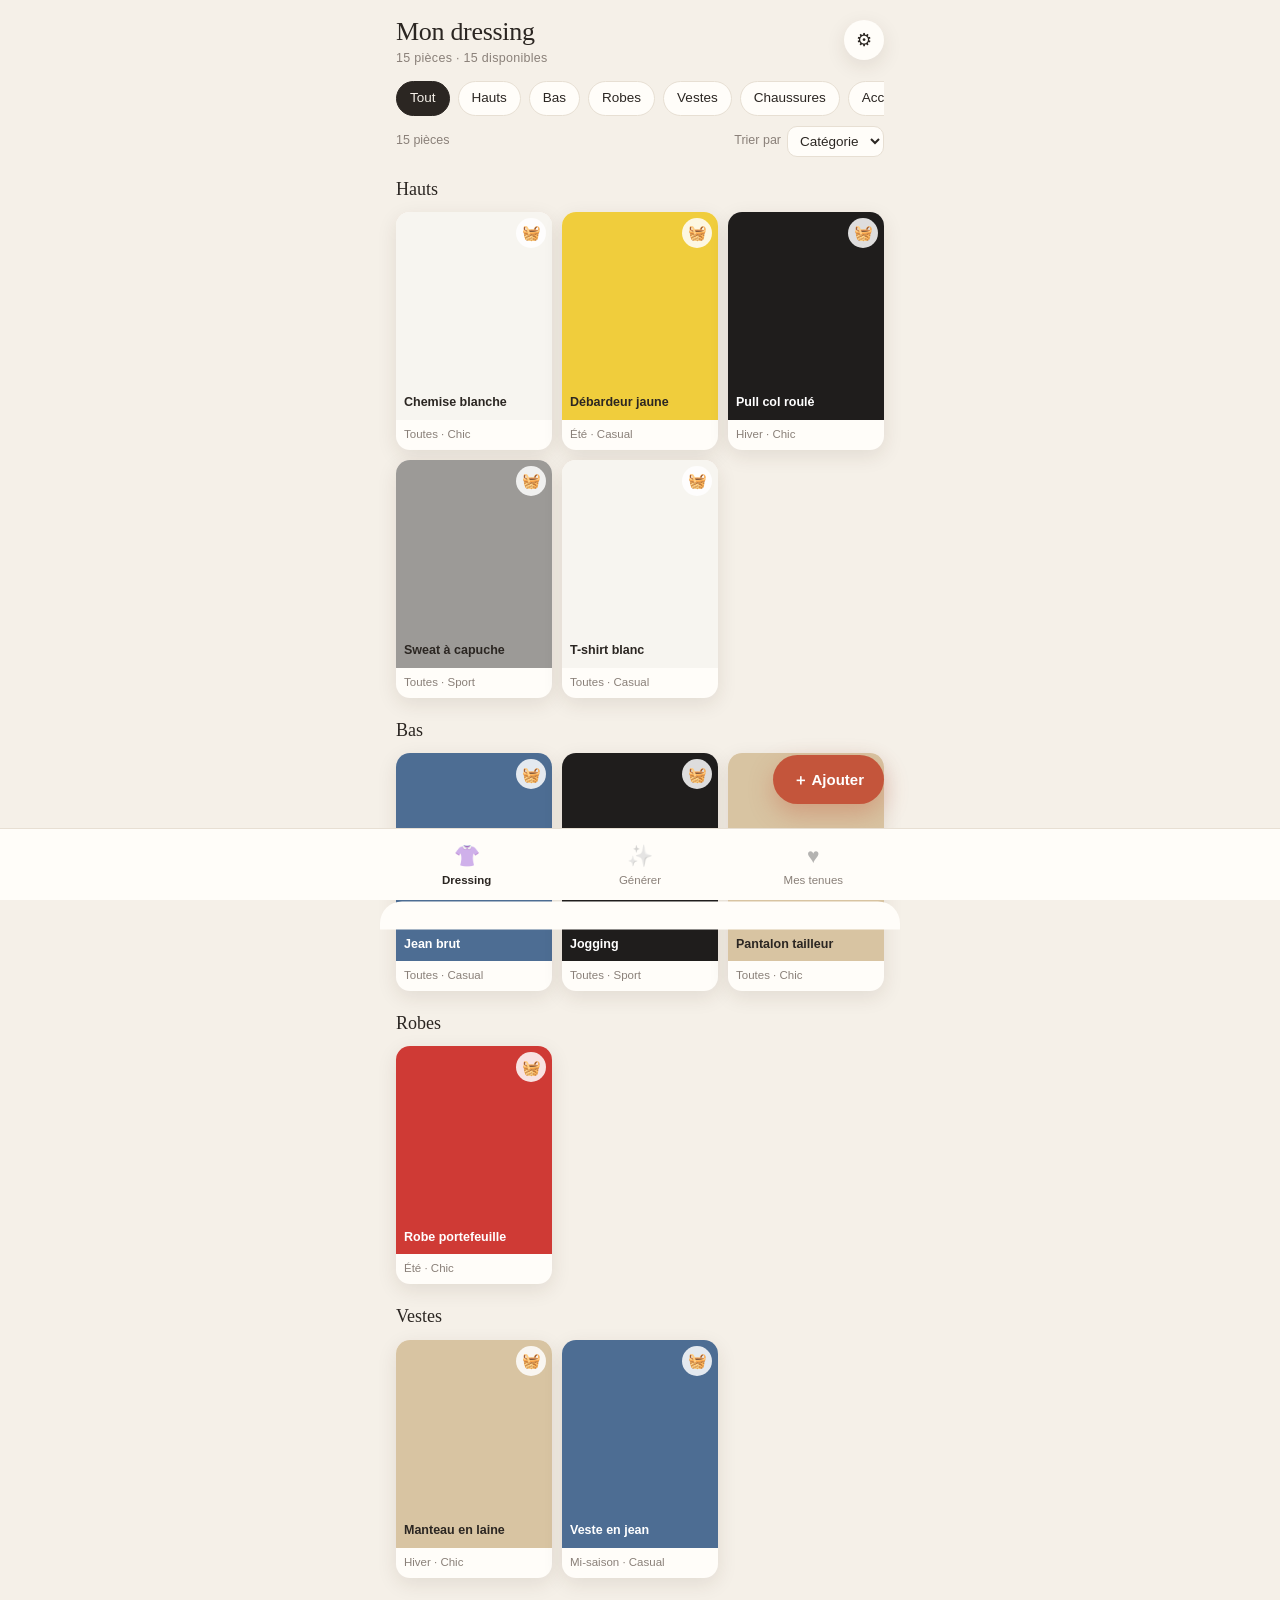
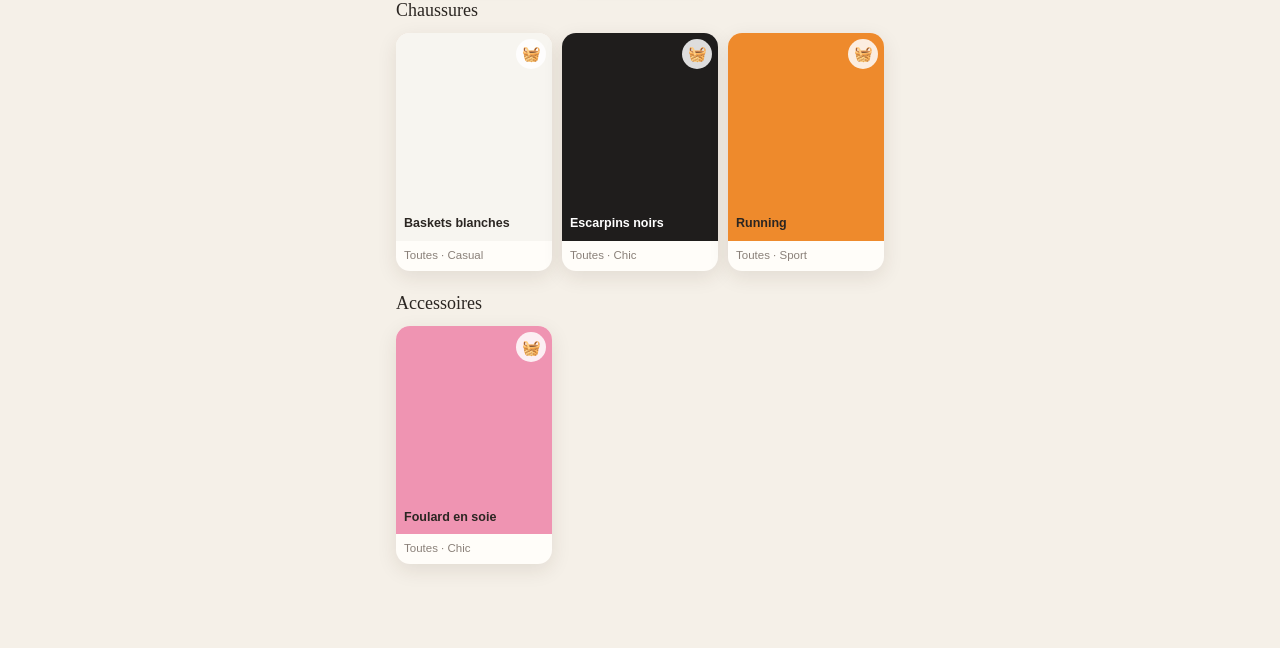
==== index.html @ be1e2ebf "Ajoute l'appli « Rien à me mettre » : dressing, génération de tenues et swipe Application mobile-fir" ====
<!doctype html>
<html lang="fr">
<head>
<meta charset="utf-8">
<meta name="viewport" content="width=device-width, initial-scale=1, viewport-fit=cut">
<meta name="theme-color" content="#f5f0e8">
<title>Rien à me mettre</title>
<style>
  :root {
    --bg: #f5f0e8;
    --surface: #fffdf9;
    --ink: #2b2622;
    --muted: #8a8079;
    --line: #e7dfd3;
    --accent: #c4553b;
    --accent-ink: #fff;
    --like: #2f8f5b;
    --nope: #c43b3b;
    --radius: 18px;
    --shadow: 0 6px 20px rgba(60, 40, 20, .10);
  }
  * { box-sizing: border-box; -webkit-tap-highlight-color: transparent; }
  html, body { margin: 0; height: 100%; }
  body {
    background: var(--bg); color: var(--ink);
    font: 15px/1.4 -apple-system, BlinkMacSystemFont, "Segoe UI", Roboto, Helvetica, Arial, sans-serif;
    overscroll-behavior: none;
  }
  button { font: inherit; color: inherit; cursor: pointer; border: 0; background: none; }
  .app { max-width: 520px; margin: 0 auto; min-height: 100%; padding-bottom: 84px; }

  header.top {
    position: sticky; top: 0; z-index: 5; background: var(--bg);
    display: flex; align-items: center; justify-content: space-between;
    padding: calc(14px + env(safe-area-inset-top)) 16px 10px;
  }
  h1 { font-family: Georgia, "Times New Roman", serif; font-weight: 400; font-size: 26px; margin: 0; letter-spacing: -.3px; }
  h1 small { display: block; font-size: 12.5px; line-height: 1.3; font-family: -apple-system, BlinkMacSystemFont, "Segoe UI", Roboto, sans-serif; color: var(--muted); letter-spacing: .3px; }
  .icon-btn { width: 40px; height: 40px; border-radius: 50%; display: grid; place-items: center; background: var(--surface); box-shadow: var(--shadow); font-size: 18px; }

  section.view { display: none; padding: 0 16px; }
  section.view.active { display: block; }

  /* chips */
  .chips { display: flex; gap: 8px; overflow-x: auto; padding: 4px 0 10px; scrollbar-width: none; }
  .chips::-webkit-scrollbar { display: none; }
  .chip {
    flex: none; padding: 7px 13px; border-radius: 999px; background: var(--surface);
    border: 1px solid var(--line); font-size: 13.5px; white-space: nowrap;
  }
  .chip.on { background: var(--ink); color: var(--bg); border-color: var(--ink); }
  .row { display: flex; align-items: center; gap: 10px; }
  .row.between { justify-content: space-between; }
  .label { font-size: 12px; text-transform: uppercase; letter-spacing: .8px; color: var(--muted); margin: 6px 0 2px; }
  select.sort { border: 1px solid var(--line); background: var(--surface); border-radius: 10px; padding: 6px 8px; font: inherit; font-size: 13.5px; color: var(--ink); }

  /* wardrobe grid */
  .grid { display: grid; grid-template-columns: repeat(3, 1fr); gap: 10px; }
  .item { position: relative; background: var(--surface); border-radius: 14px; overflow: hidden; box-shadow: var(--shadow); text-align: left; padding: 0; }
  .item .swatch { aspect-ratio: 3/4; display: flex; align-items: flex-end; padding: 8px; font-size: 12.5px; font-weight: 600; background-size: cover; background-position: center; }
  .item .meta { padding: 6px 8px 8px; font-size: 11.5px; color: var(--muted); }
  .item.washing .swatch { filter: grayscale(.9) opacity(.45); }
  .item .wash {
    position: absolute; top: 6px; right: 6px; width: 30px; height: 30px; border-radius: 50%;
    background: rgba(255,255,255,.85); display: grid; place-items: center; font-size: 15px;
  }
  .item.washing .wash { background: var(--accent); }
  .badge-wash { position: absolute; top: 42%; left: 50%; transform: translate(-50%,-50%); background: var(--ink); color: var(--bg); font-size: 11px; padding: 3px 8px; border-radius: 99px; white-space: nowrap; }
  .group-title { grid-column: 1/-1; font-family: Georgia, serif; font-size: 18px; margin: 10px 0 0; }

  .fab {
    position: fixed; right: max(16px, calc(50% - 244px)); bottom: 96px; z-index: 6;
    background: var(--accent); color: var(--accent-ink); border-radius: 999px; padding: 14px 20px;
    font-weight: 600; box-shadow: 0 10px 24px rgba(196,85,59,.35);
  }

  /* bottom nav */
  nav.tabs {
    position: fixed; bottom: 0; left: 0; right: 0; z-index: 7; background: var(--surface);
    border-top: 1px solid var(--line); display: flex; justify-content: center;
    padding: 6px 0 calc(6px + env(safe-area-inset-bottom));
  }
  nav.tabs .inner { display: flex; width: 100%; max-width: 520px; }
  nav.tabs button { flex: 1; display: flex; flex-direction: column; align-items: center; gap: 2px; padding: 6px 0; font-size: 11.5px; color: var(--muted); }
  nav.tabs button span { font-size: 21px; filter: grayscale(1) opacity(.6); }
  nav.tabs button.on { color: var(--ink); font-weight: 600; }
  nav.tabs button.on span { filter: none; }

  /* generator */
  .primary { width: 100%; background: var(--ink); color: var(--bg); border-radius: 14px; padding: 13px; font-weight: 600; font-size: 16px; margin: 6px 0 14px; }
  .primary.accent { background: var(--accent); color: var(--accent-ink); }
  .deck { position: relative; height: clamp(340px, calc(100dvh - 470px), 560px); margin-bottom: 14px; }
  .deck-empty { height: 100%; display: grid; place-items: center; text-align: center; color: var(--muted); border: 2px dashed var(--line); border-radius: var(--radius); padding: 24px; }
  .card {
    position: absolute; inset: 0; background: var(--surface); border-radius: var(--radius);
    box-shadow: 0 14px 36px rgba(60,40,20,.16); padding: 14px; touch-action: pan-y; user-select: none;
    display: flex; flex-direction: column; will-change: transform;
  }
  .card.behind { transform: scale(.95) translateY(14px); opacity: .7; pointer-events: none; }
  .card.behind2 { transform: scale(.9) translateY(28px); opacity: .4; pointer-events: none; }
  .card .head { display: flex; justify-content: space-between; align-items: baseline; margin-bottom: 10px; }
  .card .head b { font-family: Georgia, serif; font-weight: 400; font-size: 18px; }
  .card .head small { color: var(--muted); font-size: 12px; }
  .stamp { position: absolute; top: 28px; padding: 6px 14px; border: 3px solid; border-radius: 10px; font-weight: 800; font-size: 22px; letter-spacing: 1px; opacity: 0; z-index: 3; pointer-events: none; }
  .stamp.like { left: 22px; color: var(--like); transform: rotate(-12deg); }
  .stamp.nope { right: 22px; color: var(--nope); transform: rotate(12deg); }

  .board {
    flex: 1; display: grid; gap: 10px; min-height: 0;
    grid-template-columns: 1.35fr 1fr; grid-template-rows: repeat(6, 1fr);
    background: repeating-linear-gradient(45deg, #faf6ef, #faf6ef 10px, #f6f0e6 10px, #f6f0e6 20px);
    border-radius: 12px; padding: 10px;
  }
  .piece { position: relative; border-radius: 10px; overflow: hidden; box-shadow: 0 4px 12px rgba(0,0,0,.12); background-size: cover; background-position: center; display: flex; align-items: flex-end; min-height: 0; }
  .piece .name { margin: 6px; background: rgba(255,255,255,.88); color: #2b2622; border-radius: 99px; padding: 3px 9px; font-size: 12px; font-weight: 600; max-width: calc(100% - 12px); overflow: hidden; text-overflow: ellipsis; white-space: nowrap; }
  .piece .acts { position: absolute; top: 5px; right: 5px; display: flex; gap: 4px; }
  .piece .acts button { width: 30px; height: 30px; border-radius: 50%; background: rgba(255,255,255,.9); color: #2b2622; font-size: 15px; display: grid; place-items: center; box-shadow: 0 2px 6px rgba(0,0,0,.15); }
  .piece.empty { background: transparent; box-shadow: none; border: 2px dashed #d8ccbb; align-items: center; justify-content: center; color: var(--muted); font-size: 12.5px; }
  .p-top { grid-column: 1; grid-row: 1 / 4; transform: rotate(-1.5deg); }
  .p-bottom { grid-column: 1; grid-row: 4 / 7; transform: rotate(1deg); }
  .p-dress { grid-column: 1; grid-row: 1 / 7; transform: rotate(-1deg); }
  .p-outer { grid-column: 2; grid-row: 1 / 3; transform: rotate(2deg); }
  .p-acc { grid-column: 2; grid-row: 3 / 5; transform: rotate(-2deg); }
  .p-shoes { grid-column: 2; grid-row: 5 / 7; transform: rotate(1.5deg); }

  .swipe-btns { display: flex; justify-content: center; gap: 28px; margin-bottom: 8px; }
  .swipe-btns button { width: 58px; height: 58px; border-radius: 50%; background: var(--surface); box-shadow: var(--shadow); font-size: 28px; }
  .swipe-btns .no { color: var(--nope); }
  .swipe-btns .yes { color: var(--like); }
  .hint { text-align: center; color: var(--muted); font-size: 12.5px; margin: 0 0 12px; }

  /* saved */
  .saved-grid { display: grid; grid-template-columns: 1fr 1fr; gap: 12px; }
  .mini { background: var(--surface); border-radius: 14px; box-shadow: var(--shadow); padding: 8px; position: relative; }
  .mini .board { height: 220px; padding: 6px; gap: 6px; }
  .mini .piece .name { font-size: 10px; padding: 2px 6px; margin: 4px; }
  .mini .foot { display: flex; justify-content: space-between; align-items: center; padding: 6px 2px 0; font-size: 12px; color: var(--muted); }
  .mini .foot button { color: var(--nope); font-size: 12px; }
  .warn { color: var(--accent); font-weight: 600; }
  .empty-msg { text-align: center; color: var(--muted); padding: 40px 20px; }

  /* sheet */
  .scrim { position: fixed; inset: 0; background: rgba(30,20,10,.4); z-index: 20; display: none; }
  .scrim.open { display: block; }
  .sheet {
    position: fixed; left: 0; right: 0; bottom: 0; z-index: 21; max-width: 520px; margin: 0 auto;
    background: var(--surface); border-radius: 22px 22px 0 0; max-height: 92vh; overflow-y: auto;
    padding: 10px 18px calc(18px + env(safe-area-inset-bottom)); transform: translateY(105%); transition: transform .25s ease;
  }
  .sheet.open { transform: none; }
  .grab { width: 40px; height: 5px; border-radius: 3px; background: var(--line); margin: 0 auto 10px; }
  .sheet h2 { font-family: Georgia, serif; font-weight: 400; margin: 0 0 10px; font-size: 22px; }
  .photo-pick { width: 100%; aspect-ratio: 16/10; border-radius: 14px; border: 2px dashed var(--line); display: grid; place-items: center; color: var(--muted); background-size: cover; background-position: center; margin-bottom: 8px; font-weight: 600; }
  input.text { width: 100%; border: 1px solid var(--line); border-radius: 12px; padding: 12px; font: inherit; background: var(--bg); color: var(--ink); }
  .swatches { display: flex; flex-wrap: wrap; gap: 8px; padding: 4px 0 6px; }
  .sw { width: 36px; height: 36px; border-radius: 50%; border: 2px solid rgba(0,0,0,.08); position: relative; }
  .sw.on { outline: 3px solid var(--ink); outline-offset: 2px; }
  .sw-name { font-size: 12.5px; color: var(--muted); }
  .sheet .actions { display: flex; gap: 10px; margin-top: 16px; }
  .sheet .actions button { flex: 1; padding: 13px; border-radius: 12px; font-weight: 600; }
  .btn-ghost { border: 1px solid var(--line) !important; }
  .btn-danger { color: var(--nope); border: 1px solid #efcaca !important; }
  .btn-main { background: var(--ink); color: var(--bg); }
  .tests li { margin: 6px 0; }
  .tests .ok { color: var(--like); }
  .tests .ko { color: var(--nope); }
  .tests small { color: var(--muted); display: block; }

  .toast {
    position: fixed; left: 50%; bottom: 100px; transform: translate(-50%, 20px); opacity: 0; z-index: 30;
    background: var(--ink); color: var(--bg); padding: 10px 16px; border-radius: 12px; font-size: 14px;
    transition: all .25s; pointer-events: none; max-width: 90vw; text-align: center;
  }
  .toast.show { opacity: 1; transform: translate(-50%, 0); }
</style>
</head>
<body>
<div class="app">
  <header class="top">
    <h1 id="title">Mon dressing<small id="subtitle"></small></h1>
    <button class="icon-btn" data-action="open-settings" aria-label="Réglages et tests">⚙︎</button>
  </header>

  <section class="view active" id="view-dressing">
    <div class="chips" id="cat-chips"></div>
    <div class="row between" style="margin-bottom:10px">
      <span class="sw-name" id="count-line"></span>
      <label class="row" style="gap:6px"><span class="sw-name">Trier par</span>
        <select class="sort" id="sort">
          <option value="cat">Catégorie</option>
          <option value="color">Couleur</option>
        </select>
      </label>
    </div>
    <div class="grid" id="grid"></div>
    <button class="fab" data-action="add">＋ Ajouter</button>
  </section>

  <section class="view" id="view-generate">
    <div class="label">Saison</div>
    <div class="chips" id="season-chips"></div>
    <div class="label">Style</div>
    <div class="chips" id="style-chips"></div>
    <button class="primary accent" data-action="generate">✨ Générer des tenues</button>
    <div class="deck" id="deck"></div>
    <div class="swipe-btns" id="swipe-btns">
      <button class="no" data-action="nope" aria-label="Je ne veux plus la voir">✕</button>
      <button class="yes" data-action="like" aria-label="Sauvegarder">♥</button>
    </div>
    <p class="hint">Glissez à droite pour garder ♥, à gauche pour écarter ✕. ↻ remplace une pièce.</p>
  </section>

  <section class="view" id="view-saved">
    <div class="saved-grid" id="saved"></div>
  </section>
</div>

<nav class="tabs"><div class="inner">
  <button data-tab="dressing" class="on"><span>👚</span>Dressing</button>
  <button data-tab="generate"><span>✨</span>Générer</button>
  <button data-tab="saved"><span>♥</span>Mes tenues</button>
</div></nav>

<div class="scrim" id="scrim" data-action="close-sheet"></div>
<div class="sheet" id="sheet"></div>
<div class="toast" id="toast"></div>
<input type="file" id="file" accept="image/*" hidden>

<script>
/* ============================================================
   Données de référence
   ============================================================ */
const CATS = [
  { id: 'haut',       label: 'Haut',             plural: 'Hauts' },
  { id: 'bas',        label: 'Bas',              plural: 'Bas' },
  { id: 'robe',       label: 'Robe',             plural: 'Robes' },
  { id: 'veste',      label: 'Veste / manteau',  plural: 'Vestes' },
  { id: 'chaussures', label: 'Chaussures',       plural: 'Chaussures' },
  { id: 'accessoire', label: 'Accessoire',       plural: 'Accessoires' },
];
const COLORS = [
  { id: 'noir',   label: 'Noir',   hex: '#1f1d1c', neutral: true },
  { id: 'blanc',  label: 'Blanc',  hex: '#f7f5f0', neutral: true },
  { id: 'gris',   label: 'Gris',   hex: '#9c9a97', neutral: true },
  { id: 'beige',  label: 'Beige',  hex: '#d8c4a2', neutral: true },
  { id: 'marine', label: 'Marine', hex: '#1f2e4d', neutral: true },
  { id: 'denim',  label: 'Denim',  hex: '#4d6d93', neutral: true },
  { id: 'rouge',  label: 'Rouge',  hex: '#cf3a35' },
  { id: 'rose',   label: 'Rose',   hex: '#ef94b2' },
  { id: 'orange', label: 'Orange', hex: '#ee8a2c' },
  { id: 'jaune',  label: 'Jaune',  hex: '#f0cd3c' },
  { id: 'vert',   label: 'Vert',   hex: '#4f9a5c' },
  { id: 'bleu',   label: 'Bleu',   hex: '#3b7ed6' },
  { id: 'violet', label: 'Violet', hex: '#8a5cc7' },
  { id: 'marron', label: 'Marron', hex: '#86583a' },
];
const SEASONS = [
  { id: 'ete', label: 'Été' }, { id: 'mi', label: 'Mi-saison' },
  { id: 'hiver', label: 'Hiver' }, { id: 'toutes', label: 'Toutes' },
];
const STYLES = [{ id: 'casual', label: 'Casual' }, { id: 'chic', label: 'Chic' }, { id: 'sport', label: 'Sport' }];

const colorOf = id => COLORS.find(c => c.id === id) || COLORS[0];
const catOf = id => CATS.find(c => c.id === id);
const labelOf = (list, id) => (list.find(x => x.id === id) || {}).label || id;

const DEMO = [
  ['T-shirt blanc',      'haut',       'blanc',  'toutes', 'casual'],
  ['Débardeur jaune',    'haut',       'jaune',  'ete',    'casual'],
  ['Pull col roulé',     'haut',       'noir',   'hiver',  'chic'],
  ['Chemise blanche',    'haut',       'blanc',  'toutes', 'chic'],
  ['Sweat à capuche',    'haut',       'gris',   'toutes', 'sport'],
  ['Jean brut',          'bas',        'denim',  'toutes', 'casual'],
  ['Pantalon tailleur',  'bas',        'beige',  'toutes', 'chic'],
  ['Jogging',            'bas',        'noir',   'toutes', 'sport'],
  ['Robe portefeuille',  'robe',       'rouge',  'ete',    'chic'],
  ['Manteau en laine',   'veste',      'beige',  'hiver',  'chic'],
  ['Veste en jean',      'veste',      'denim',  'mi',     'casual'],
  ['Baskets blanches',   'chaussures', 'blanc',  'toutes', 'casual'],
  ['Escarpins noirs',    'chaussures', 'noir',   'toutes', 'chic'],
  ['Running',            'chaussures', 'orange', 'toutes', 'sport'],
  ['Foulard en soie',    'accessoire', 'rose',   'toutes', 'chic'],
];
const demoItems = () => DEMO.map(([name, cat, color, season, style], i) =>
  ({ id: 'd' + (i + 1), name, cat, color, season, style, laundry: false, photo: null }));

/* ============================================================
   Moteur de combinaison (fonctions pures, testables)
   ============================================================ */
const Engine = (() => {
  const SLOT_CAT = { top: 'haut', bottom: 'bas', dress: 'robe', shoes: 'chaussures', outer: 'veste', acc: 'accessoire' };
  const BASE_SLOTS = ['top', 'bottom', 'dress', 'shoes'];
  const ALL_SLOTS = ['top', 'bottom', 'dress', 'outer', 'shoes', 'acc'];
  const NEUTRALS = new Set(COLORS.filter(c => c.neutral).map(c => c.id));

  const isNeutral = color => NEUTRALS.has(color);

  // Une pièce est disponible si elle n'est pas au lavage et respecte les filtres.
  function eligible(item, f = {}) {
    if (item.laundry) return false;
    if (f.season && item.season !== f.season && item.season !== 'toutes') return false;
    if (f.style && item.style !== f.style) return false;
    return true;
  }

  // Neutres avec tout ; au plus 2 couleurs vives distinctes par tenue.
  function colorsOk(pieces) {
    const vivid = new Set(pieces.filter(Boolean).map(p => p.color).filter(c => !isNeutral(c)));
    return vivid.size <= 2;
  }

  // Identité d'une tenue = ses pièces principales (haut/bas ou robe + chaussures).
  const baseKey = o => BASE_SLOTS.map(s => o[s] || '-').join('|');
  const ids = o => ALL_SLOTS.map(s => o[s]).filter(Boolean);
  const pieces = (o, byId) => ids(o).map(id => byId[id]);

  // Vérifie la structure : (1 haut + 1 bas) XOR 1 robe, + chaussures, catégories cohérentes.
  function isValid(o, byId) {
    const hasTB = !!o.top && !!o.bottom, hasDress = !!o.dress;
    if (hasTB === hasDress) return false;
    if (hasDress && (o.top || o.bottom)) return false;
    if (!o.shoes) return false;
    for (const s of ALL_SLOTS) if (o[s] && (!byId[o[s]] || byId[o[s]].cat !== SLOT_CAT[s])) return false;
    return true;
  }

  function shuffle(a, rnd) {
    for (let i = a.length - 1; i > 0; i--) { const j = Math.floor(rnd() * (i + 1)); [a[i], a[j]] = [a[j], a[i]]; }
    return a;
  }

  /**
   * Génère toutes les tenues possibles (une par combinaison principale, sans doublon),
   * en excluant les combinaisons déjà refusées/sauvegardées (excluded = Set de baseKey).
   */
  function generate(items, f = {}, excluded = new Set(), opts = {}) {
    const rnd = opts.random || Math.random;
    const max = opts.max || 60;
    const pool = {};
    for (const c of CATS) pool[c.id] = items.filter(i => i.cat === c.id && eligible(i, f));

    const bases = [];
    for (const t of pool.haut) for (const b of pool.bas) for (const s of pool.chaussures)
      bases.push({ top: t.id, bottom: b.id, dress: null, shoes: s.id });
    for (const d of pool.robe) for (const s of pool.chaussures)
      bases.push({ top: null, bottom: null, dress: d.id, shoes: s.id });

    const byId = Object.fromEntries(items.map(i => [i.id, i]));
    const out = [];
    const seen = new Set();
    for (const base of shuffle(bases, rnd)) {
      const key = baseKey(base);
      if (seen.has(key) || excluded.has(key)) continue;
      const basePieces = pieces(base, byId);
      if (!colorsOk(basePieces)) continue;
      seen.add(key);
      const o = { ...base, outer: null, acc: null };
      // Pièces optionnelles : une veste (souvent, toujours en hiver) et parfois un accessoire.
      const wantOuter = f.season === 'hiver' || rnd() < 0.5;
      const wantAcc = rnd() < 0.5;
      if (wantOuter) {
        const c = shuffle(pool.veste.filter(v => colorsOk([...basePieces, v])), rnd)[0];
        if (c) o.outer = c.id;
      }
      if (wantAcc) {
        const cur = pieces(o, byId);
        const c = shuffle(pool.accessoire.filter(a => colorsOk([...cur, a])), rnd)[0];
        if (c) o.acc = c.id;
      }
      out.push(o);
      if (out.length >= max) break;
    }
    return out;
  }

  /**
   * Remplace la pièce d'un emplacement par la suivante compatible (rotation),
   * sans toucher au reste. Renvoie la nouvelle tenue ou null.
   */
  function replace(o, slot, items, f = {}, excluded = new Set()) {
    const byId = Object.fromEntries(items.map(i => [i.id, i]));
    const others = ALL_SLOTS.filter(s => s !== slot).map(s => byId[o[s]]).filter(Boolean);
    const cands = items
      .filter(i => i.cat === SLOT_CAT[slot] && eligible(i, f))
      .filter(i => colorsOk([...others, i]))
      .filter(i => !BASE_SLOTS.includes(slot) || !excluded.has(baseKey({ ...o, [slot]: i.id })))
      .sort((a, b) => a.id < b.id ? -1 : 1);
    const cur = o[slot];
    const rest = cands.filter(i => i.id !== cur);
    if (!rest.length) return null;
    const next = cands.find(i => cur && i.id > cur && i.id !== cur) || rest[0];
    return { ...o, [slot]: next.id };
  }

  return { SLOT_CAT, BASE_SLOTS, ALL_SLOTS, eligible, colorsOk, baseKey, ids, isValid, generate, replace, isNeutral };
})();

/* ============================================================
   État + stockage local
   ============================================================ */
const STORE = 'rienamemettre.v1';
let state;
function load() {
  try { state = JSON.parse(localStorage.getItem(STORE)); } catch (e) { state = null; }
  if (!state || !Array.isArray(state.items)) {
    state = { items: demoItems(), saved: [], rejected: [], filters: { season: '', style: '' }, sort: 'cat', catFilter: '' };
  }
  state.deck = [];
}
function save() {
  const { deck, ...persist } = state;
  try { localStorage.setItem(STORE, JSON.stringify(persist)); }
  catch (e) { toast('Stockage plein : supprimez quelques photos.'); }
}
const byId = () => Object.fromEntries(state.items.map(i => [i.id, i]));
const excludedKeys = () => new Set([...state.rejected, ...state.saved.map(s => Engine.baseKey(s.outfit))]);
const uid = () => 'i' + Date.now().toString(36) + Math.random().toString(36).slice(2, 6);

// Après une modification du dressing, on retire du paquet les tenues devenues invalides.
function pruneDeck() {
  const m = byId();
  state.deck = state.deck.filter(o => Engine.isValid(o, m) && Engine.ids(o).every(id => Engine.eligible(m[id], state.filters)));
}

/* ============================================================
   Rendu
   ============================================================ */
const $ = s => document.querySelector(s);
const esc = s => String(s).replace(/[&<>"']/g, c => ({ '&': '&amp;', '<': '&lt;', '>': '&gt;', '"': '&quot;', "'": '&#39;' }[c]));
function inkFor(hex) {
  const n = parseInt(hex.slice(1), 16), r = n >> 16, g = (n >> 8) & 255, b = n & 255;
  return (0.299 * r + 0.587 * g + 0.114 * b) > 150 ? '#2b2622' : '#fff';
}
function bgStyle(item) {
  if (item.photo) return `background-image:url('${item.photo}');color:#fff;text-shadow:0 1px 3px rgba(0,0,0,.6)`;
  const c = colorOf(item.color);
  return `background:${c.hex};color:${inkFor(c.hex)}`;
}

let tab = 'dressing';
function render() {
  document.querySelectorAll('nav.tabs button').forEach(b => b.classList.toggle('on', b.dataset.tab === tab));
  document.querySelectorAll('section.view').forEach(v => v.classList.toggle('active', v.id === 'view-' + tab));
  const titles = { dressing: 'Mon dressing', generate: 'Générer', saved: 'Mes tenues' };
  $('#title').firstChild.nodeValue = titles[tab];
  const avail = state.items.filter(i => !i.laundry).length;
  $('#subtitle').textContent = tab === 'saved'
    ? `${state.saved.length} tenue${state.saved.length > 1 ? 's' : ''} sauvegardée${state.saved.length > 1 ? 's' : ''}`
    : `${state.items.length} pièces · ${avail} disponibles`;
  if (tab === 'dressing') renderDressing();
  if (tab === 'generate') renderGenerate();
  if (tab === 'saved') renderSaved();
}

function renderDressing() {
  $('#cat-chips').innerHTML = [{ id: '', plural: 'Tout' }, ...CATS].map(c =>
    `<button class="chip ${state.catFilter === c.id ? 'on' : ''}" data-action="cat-filter" data-v="${c.id}">${c.plural}</button>`).join('');
  $('#sort').value = state.sort;
  let list = state.items.filter(i => !state.catFilter || i.cat === state.catFilter);
  const washing = list.filter(i => i.laundry).length;
  $('#count-line').textContent = `${list.length} pièce${list.length > 1 ? 's' : ''}${washing ? ` · ${washing} au lavage` : ''}`;
  const catIdx = id => CATS.findIndex(c => c.id === id), colIdx = id => COLORS.findIndex(c => c.id === id);
  const groupKey = state.sort === 'cat' ? i => i.cat : i => i.color;
  const groupIdx = state.sort === 'cat' ? catIdx : colIdx;
  list = [...list].sort((a, b) => groupIdx(groupKey(a)) - groupIdx(groupKey(b)) || a.name.localeCompare(b.name));
  if (!list.length) { $('#grid').innerHTML = `<p class="empty-msg" style="grid-column:1/-1">Rien ici pour l'instant.<br>Ajoutez une pièce avec le bouton ＋</p>`; return; }
  let html = '', last = null;
  for (const it of list) {
    const g = groupKey(it);
    if (g !== last) {
      html += `<div class="group-title">${state.sort === 'cat' ? catOf(g).plural : colorOf(g).label}</div>`;
      last = g;
    }
    html += `<div class="item ${it.laundry ? 'washing' : ''}" data-action="edit" data-id="${it.id}" role="button" tabindex="0">
      <div class="swatch" style="${bgStyle(it)}">${esc(it.name)}</div>
      ${it.laundry ? '<span class="badge-wash">Au lavage</span>' : ''}
      <div class="meta">${labelOf(SEASONS, it.season)} · ${labelOf(STYLES, it.style)}</div>
      <button class="wash" data-action="toggle-wash" data-id="${it.id}" aria-label="Au lavage">🧺</button>
    </div>`;
  }
  $('#grid').innerHTML = html;
}

function pieceHTML(o, slot, m, interactive) {
  const cls = 'piece p-' + slot;
  const it = o[slot] ? m[o[slot]] : null;
  const optional = slot === 'outer' || slot === 'acc';
  if (!o[slot]) {
    if (!optional) return '';
    const txt = slot === 'outer' ? '+ Veste' : '+ Accessoire';
    return interactive
      ? `<button class="${cls} empty" data-action="replace" data-slot="${slot}">${txt}</button>`
      : `<div class="${cls} empty"></div>`;
  }
  if (!it) return `<div class="${cls} empty">Pièce supprimée</div>`;
  const acts = interactive ? `<div class="acts">
      <button data-action="replace" data-slot="${slot}" aria-label="Remplacer">↻</button>
      ${optional ? `<button data-action="remove-slot" data-slot="${slot}" aria-label="Retirer">✕</button>` : ''}
    </div>` : '';
  return `<div class="${cls}" style="${bgStyle(it)}">${acts}<span class="name">${esc(it.name)}</span></div>`;
}
const boardHTML = (o, m, interactive) =>
  `<div class="board">${['top', 'bottom', 'dress', 'outer', 'acc', 'shoes'].map(s => pieceHTML(o, s, m, interactive)).join('')}</div>`;

function renderGenerate() {
  $('#season-chips').innerHTML = [{ id: '', label: 'Toutes saisons' }, ...SEASONS.filter(s => s.id !== 'toutes')].map(s =>
    `<button class="chip ${state.filters.season === s.id ? 'on' : ''}" data-action="f-season" data-v="${s.id}">${s.label}</button>`).join('');
  $('#style-chips').innerHTML = [{ id: '', label: 'Tous styles' }, ...STYLES].map(s =>
    `<button class="chip ${state.filters.style === s.id ? 'on' : ''}" data-action="f-style" data-v="${s.id}">${s.label}</button>`).join('');
  const m = byId();
  const deck = state.deck;
  $('#swipe-btns').style.visibility = deck.length ? 'visible' : 'hidden';
  if (!deck.length) {
    $('#deck').innerHTML = `<div class="deck-empty"><div><div style="font-size:42px">👗</div>
      Choisissez une saison et un style,<br>puis appuyez sur <b>Générer des tenues</b>.</div></div>`;
    return;
  }
  const shown = deck.slice(0, 3).reverse();
  $('#deck').innerHTML = shown.map((o, i) => {
    const depth = shown.length - 1 - i;
    const cls = depth === 0 ? '' : depth === 1 ? 'behind' : 'behind2';
    return `<div class="card ${cls}" ${depth === 0 ? 'id="top-card"' : ''}>
      ${depth === 0 ? '<div class="stamp like">GARDER</div><div class="stamp nope">NON</div>' : ''}
      <div class="head"><b>Tenue ${state.deckTotal - deck.length + 1}</b><small>${deck.length} à trier</small></div>
      ${boardHTML(o, m, depth === 0)}
    </div>`;
  }).join('');
  bindSwipe($('#top-card'));
}

function renderSaved() {
  const m = byId();
  if (!state.saved.length) { $('#saved').innerHTML = `<p class="empty-msg" style="grid-column:1/-1">Aucune tenue sauvegardée.<br>Allez dans <b>Générer</b> et appuyez sur ♥.</p>`; return; }
  $('#saved').innerHTML = [...state.saved].reverse().map(s => {
    const wash = Engine.ids(s.outfit).some(id => m[id] && m[id].laundry);
    return `<div class="mini">${boardHTML(s.outfit, m, false)}
      <div class="foot"><span>${wash ? '<span class="warn">🧺 pièce au lavage</span>' : new Date(s.date).toLocaleDateString('fr-FR')}</span>
      <button data-action="unsave" data-id="${s.id}">Retirer</button></div></div>`;
  }).join('');
}

/* ============================================================
   Actions
   ============================================================ */
function generate() {
  const avail = state.items.filter(i => Engine.eligible(i, state.filters));
  state.deck = Engine.generate(state.items, state.filters, excludedKeys());
  state.deckTotal = state.deck.length;
  if (state.deck.length) toast(`${state.deck.length} tenue${state.deck.length > 1 ? 's' : ''} générée${state.deck.length > 1 ? 's' : ''}`);
  else {
    const has = c => avail.some(i => i.cat === c);
    if (!has('chaussures')) toast('Aucune paire de chaussures disponible avec ces filtres.');
    else if (!(has('haut') && has('bas')) && !has('robe')) toast('Il manque un haut + un bas, ou une robe, avec ces filtres.');
    else toast('Plus de nouvelle tenue possible avec ces filtres.');
  }
  render();
}

function decide(liked) {
  const o = state.deck[0];
  if (!o) return;
  const card = $('#top-card');
  const finish = () => {
    state.deck.shift();
    if (liked) state.saved.push({ id: uid(), outfit: o, date: Date.now() });
    else state.rejected.push(Engine.baseKey(o));
    save();
    toast(liked ? 'Ajoutée à Mes tenues ♥' : 'Vous ne la reverrez plus');
    render();
  };
  if (card) {
    card.style.transition = 'transform .28s ease, opacity .28s';
    card.style.transform = `translateX(${liked ? 130 : -130}%) rotate(${liked ? 18 : -18}deg)`;
    card.style.opacity = '0';
    setTimeout(finish, 260);
  } else finish();
}

function replaceSlot(slot) {
  const o = state.deck[0];
  const otherBases = new Set(state.deck.slice(1).map(Engine.baseKey));
  const excluded = new Set([...excludedKeys(), ...otherBases]);
  const next = Engine.replace(o, slot, state.items, state.filters, excluded);
  if (!next) { toast('Aucune autre pièce compatible.'); return; }
  state.deck[0] = next;
  render();
}

function bindSwipe(card) {
  if (!card) return;
  let x0 = null, dx = 0, id = null;
  const like = card.querySelector('.stamp.like'), nope = card.querySelector('.stamp.nope');
  card.addEventListener('pointerdown', e => {
    if (e.target.closest('button')) return;
    x0 = e.clientX; dx = 0; id = e.pointerId; card.setPointerCapture(id); card.style.transition = 'none';
  });
  card.addEventListener('pointermove', e => {
    if (x0 === null || e.pointerId !== id) return;
    dx = e.clientX - x0;
    card.style.transform = `translateX(${dx}px) rotate(${dx / 18}deg)`;
    like.style.opacity = Math.max(0, Math.min(1, dx / 90));
    nope.style.opacity = Math.max(0, Math.min(1, -dx / 90));
  });
  const end = () => {
    if (x0 === null) return;
    x0 = null;
    if (Math.abs(dx) > 90) return decide(dx > 0);
    card.style.transition = 'transform .2s'; card.style.transform = '';
    like.style.opacity = nope.style.opacity = 0;
  };
  card.addEventListener('pointerup', end);
  card.addEventListener('pointercancel', end);
}

/* ---------- feuille d'édition ---------- */
let draft = null;
function openSheet(html) {
  $('#sheet').innerHTML = '<div class="grab"></div>' + html;
  $('#sheet').classList.add('open'); $('#scrim').classList.add('open');
}
function closeSheet() { $('#sheet').classList.remove('open'); $('#scrim').classList.remove('open'); draft = null; }

function openEditor(item) {
  draft = item ? { ...item } : { id: null, name: '', cat: 'haut', color: 'noir', season: 'toutes', style: 'casual', laundry: false, photo: null };
  renderEditor();
}
function renderEditor() {
  const d = draft;
  const chipRow = (list, field) => `<div class="chips" style="flex-wrap:wrap">${list.map(x =>
    `<button class="chip ${d[field] === x.id ? 'on' : ''}" data-action="set" data-field="${field}" data-v="${x.id}">${x.label}</button>`).join('')}</div>`;
  openSheet(`
    <h2>${d.id ? 'Modifier la pièce' : 'Nouvelle pièce'}</h2>
    <button class="photo-pick" data-action="pick-photo" style="${d.photo ? `background-image:url('${d.photo}');border-style:solid;color:#fff;text-shadow:0 1px 3px #000` : ''}">
      ${d.photo ? 'Changer la photo' : '📷 Prendre ou importer une photo'}</button>
    ${d.photo ? '<button class="sw-name" data-action="clear-photo" style="margin-bottom:6px">Retirer la photo</button>' : ''}
    <div class="label">Nom</div>
    <input class="text" id="f-name" placeholder="ex : Chemise en lin" value="${esc(d.name)}" maxlength="40">
    <div class="label">Catégorie</div>${chipRow(CATS, 'cat')}
    <div class="label">Couleur principale · <span style="text-transform:none">${colorOf(d.color).label}${Engine.isNeutral(d.color) ? ' (neutre)' : ' (vive)'}</span></div>
    <div class="swatches">${COLORS.map(c => `<button class="sw ${d.color === c.id ? 'on' : ''}" style="background:${c.hex}" data-action="set" data-field="color" data-v="${c.id}" aria-label="${c.label}"></button>`).join('')}</div>
    <div class="label">Saison</div>${chipRow(SEASONS, 'season')}
    <div class="label">Style</div>${chipRow(STYLES, 'style')}
    <label class="row" style="margin-top:10px"><input type="checkbox" id="f-wash" ${d.laundry ? 'checked' : ''}> Au lavage (exclue des tenues)</label>
    <div class="actions">
      ${d.id ? '<button class="btn-danger" data-action="delete">Supprimer</button>' : '<button class="btn-ghost" data-action="close-sheet">Annuler</button>'}
      <button class="btn-main" data-action="save-item">Enregistrer</button>
    </div>`);
}
function syncDraftInputs() {
  if (!draft) return;
  const n = $('#f-name'), w = $('#f-wash');
  if (n) draft.name = n.value;
  if (w) draft.laundry = w.checked;
}
function saveItem() {
  syncDraftInputs();
  const d = draft;
  if (!d.name.trim()) d.name = `${catOf(d.cat).label} ${colorOf(d.color).label.toLowerCase()}`;
  d.name = d.name.trim();
  if (d.id) state.items = state.items.map(i => i.id === d.id ? d : i);
  else { d.id = uid(); state.items.push(d); }
  pruneDeck(); save(); closeSheet();
  toast(`« ${d.name} » enregistrée`);
  render();
}

function resizePhoto(file) {
  return new Promise((res, rej) => {
    const r = new FileReader();
    r.onload = () => {
      const img = new Image();
      img.onload = () => {
        const max = 480, k = Math.min(1, max / Math.max(img.width, img.height));
        const cv = document.createElement('canvas');
        cv.width = Math.round(img.width * k); cv.height = Math.round(img.height * k);
        cv.getContext('2d').drawImage(img, 0, 0, cv.width, cv.height);
        res(cv.toDataURL('image/jpeg', 0.78));
      };
      img.onerror = rej; img.src = r.result;
    };
    r.onerror = rej; r.readAsDataURL(file);
  });
}

/* ---------- réglages & tests automatiques ---------- */
function openSettings(results) {
  openSheet(`
    <h2>Réglages</h2>
    <button class="primary" data-action="run-tests">▶ Lancer les tests automatiques</button>
    ${results ? `<ul class="tests" style="padding-left:18px">${results.map(r =>
      `<li class="${r.ok ? 'ok' : 'ko'}">${r.ok ? '✔' : '✘'} ${r.name}<small>${r.detail}</small></li>`).join('')}</ul>` : ''}
    <div class="actions" style="flex-direction:column">
      <button class="btn-ghost" data-action="reset-rejected">Réafficher les tenues refusées (${state.rejected.length})</button>
      <button class="btn-ghost" data-action="reset-demo">Recharger les 15 pièces de démo</button>
    </div>`);
}

function runTests() {
  const R = [];
  const t = (name, ok, detail) => R.push({ name, ok, detail });
  const mk = (id, cat, color = 'noir', season = 'toutes', style = 'casual') => ({ id, name: id, cat, color, season, style, laundry: false, photo: null });
  const all = (items, f, ex) => Engine.generate(items, f, ex, { max: 10000 });

  // 1. 3 hauts × 2 bas × 2 chaussures = 12 max, sans doublon
  const w1 = [mk('h1', 'haut', 'blanc'), mk('h2', 'haut', 'gris'), mk('h3', 'haut', 'noir'),
              mk('b1', 'bas', 'denim'), mk('b2', 'bas', 'beige'), mk('s1', 'chaussures', 'blanc'), mk('s2', 'chaussures', 'noir')];
  let maxN = 0, dup = false;
  for (let k = 0; k < 30; k++) {
    const g = all(w1);
    maxN = Math.max(maxN, g.length);
    if (new Set(g.map(o => Engine.ids(o).sort().join())).size !== g.length) dup = true;
  }
  t('3 hauts + 2 bas + 2 chaussures → 12 tenues max, sans doublon', maxN === 12 && !dup, `${maxN} tenues générées, doublons : ${dup ? 'oui' : 'non'}`);

  // 2. Structure : jamais 2 hauts, 2 bas, ni robe + bas
  const demo = demoItems(), dm = Object.fromEntries(demo.map(i => [i.id, i]));
  let bad = 0, n2 = 0;
  for (let k = 0; k < 30; k++) for (const o of all(demo)) {
    n2++;
    const cats = Engine.ids(o).map(id => dm[id].cat);
    const count = c => cats.filter(x => x === c).length;
    if (!Engine.isValid(o, dm) || count('haut') > 1 || count('bas') > 1 || (count('robe') && count('bas')) || count('chaussures') !== 1) bad++;
  }
  t('Aucune tenue avec 2 hauts, 2 bas ou robe + bas', bad === 0, `${n2} tenues vérifiées, ${bad} invalide(s)`);

  // 3. Lavage
  const w3 = demoItems(); w3.find(i => i.id === 'd1').laundry = true; w3.find(i => i.id === 'd12').laundry = true;
  let seenWash = 0;
  for (let k = 0; k < 30; k++) for (const o of all(w3)) {
    if (Engine.ids(o).some(id => id === 'd1' || id === 'd12')) seenWash++;
    for (const s of Engine.ALL_SLOTS) { const r = Engine.replace(o, s, w3); if (r && (r[s] === 'd1' || r[s] === 'd12')) seenWash++; }
  }
  t('Une pièce au lavage n\'apparaît dans aucune plaquette', seenWash === 0, `T-shirt blanc + baskets au lavage : ${seenWash} apparition(s), y compris via « Remplacer »`);

  // 4. Filtre été
  let winter = 0;
  for (let k = 0; k < 30; k++) for (const o of all(demo, { season: 'ete' })) {
    if (Engine.ids(o).some(id => dm[id].season === 'hiver')) winter++;
    for (const s of Engine.ALL_SLOTS) { const r = Engine.replace(o, s, demo, { season: 'ete' }); if (r && dm[r[s]].season === 'hiver') winter++; }
  }
  t('Filtre « été » : aucun manteau d\'hiver', winter === 0, `${winter} pièce(s) d'hiver trouvée(s)`);

  // 5. Tenue refusée
  const first = all(demo)[0], rej = new Set([Engine.baseKey(first)]);
  let back = 0;
  for (let k = 0; k < 30; k++) {
    const g = all(demo, {}, rej);
    if (g.some(o => rej.has(Engine.baseKey(o)))) back++;
    for (const o of g) for (const s of Engine.BASE_SLOTS) { const r = Engine.replace(o, s, demo, {}, rej); if (r && rej.has(Engine.baseKey(r))) back++; }
  }
  t('Une tenue refusée ne réapparaît jamais', back === 0, `30 générations + remplacements : ${back} réapparition(s)`);

  // 6. Nouvelle pièce utilisable tout de suite
  const w6 = [...demoItems(), mk('nouveau', 'haut', 'marine')];
  const used = all(w6).some(o => o.top === 'nouveau');
  t('Une pièce ajoutée est utilisée à la génération suivante', used, used ? 'le nouveau haut apparaît dans les tenues' : 'nouveau haut absent');

  // Bonus : règle des couleurs
  const w7 = [mk('r', 'haut', 'rouge'), mk('v', 'bas', 'vert'), mk('j', 'chaussures', 'jaune'), mk('n', 'chaussures', 'noir'), mk('o', 'accessoire', 'orange'), mk('k', 'veste', 'rose')];
  const w7m = Object.fromEntries(w7.map(i => [i.id, i]));
  let tooMany = 0, total7 = 0;
  for (let k = 0; k < 30; k++) for (const o of all(w7)) { total7++; if (!Engine.colorsOk(Engine.ids(o).map(id => w7m[id]))) tooMany++; }
  t('Bonus : maximum 2 couleurs vives par tenue', tooMany === 0 && total7 > 0, `${tooMany} tenue(s) avec 3+ couleurs vives`);

  // Contrôle sur le dressing réel de l'utilisateur
  const m = byId();
  const real = all(state.items, state.filters, excludedKeys());
  const realBad = real.filter(o => !Engine.isValid(o, m) || Engine.ids(o).some(id => m[id].laundry) || !Engine.colorsOk(Engine.ids(o).map(id => m[id])));
  t('Votre dressing actuel', realBad.length === 0, `${real.length} tenue(s) possibles avec les filtres actuels, ${realBad.length} invalide(s)`);
  return R;
}

/* ---------- toast ---------- */
let toastTimer;
function toast(msg) {
  const el = $('#toast'); el.textContent = msg; el.classList.add('show');
  clearTimeout(toastTimer); toastTimer = setTimeout(() => el.classList.remove('show'), 2200);
}

/* ---------- délégation d'événements ---------- */
document.addEventListener('click', e => {
  const tabBtn = e.target.closest('[data-tab]');
  if (tabBtn) { tab = tabBtn.dataset.tab; window.scrollTo(0, 0); render(); return; }
  const el = e.target.closest('[data-action]');
  if (!el) return;
  const a = el.dataset.action, v = el.dataset.v;
  switch (a) {
    case 'add': openEditor(null); break;
    case 'edit': openEditor(state.items.find(i => i.id === el.dataset.id)); break;
    case 'toggle-wash': {
      e.stopPropagation();
      const it = state.items.find(i => i.id === el.dataset.id);
      it.laundry = !it.laundry; pruneDeck(); save();
      toast(it.laundry ? `« ${it.name} » au lavage` : `« ${it.name} » de retour`);
      render(); break;
    }
    case 'cat-filter': state.catFilter = v; save(); render(); break;
    case 'f-season': state.filters.season = v; state.deck = []; save(); render(); break;
    case 'f-style': state.filters.style = v; state.deck = []; save(); render(); break;
    case 'generate': generate(); break;
    case 'like': decide(true); break;
    case 'nope': decide(false); break;
    case 'replace': replaceSlot(el.dataset.slot); break;
    case 'remove-slot': state.deck[0] = { ...state.deck[0], [el.dataset.slot]: null }; render(); break;
    case 'unsave': state.saved = state.saved.filter(s => s.id !== el.dataset.id); save(); render(); break;
    case 'close-sheet': closeSheet(); break;
    case 'set': syncDraftInputs(); draft[el.dataset.field] = v; renderEditor(); break;
    case 'pick-photo': syncDraftInputs(); $('#file').click(); break;
    case 'clear-photo': syncDraftInputs(); draft.photo = null; renderEditor(); break;
    case 'save-item': saveItem(); break;
    case 'delete':
      if (confirm(`Supprimer « ${draft.name} » ?`)) {
        state.items = state.items.filter(i => i.id !== draft.id);
        pruneDeck(); save(); closeSheet(); toast('Pièce supprimée'); render();
      }
      break;
    case 'open-settings': openSettings(); break;
    case 'run-tests': openSettings(runTests()); break;
    case 'reset-rejected': state.rejected = []; save(); toast('Tenues refusées réinitialisées'); openSettings(); break;
    case 'reset-demo':
      if (confirm('Remplacer votre dressing par les 15 pièces de démo ?')) {
        state.items = demoItems(); state.saved = []; state.rejected = []; state.deck = [];
        save(); closeSheet(); render(); toast('Démo rechargée');
      }
      break;
  }
});
$('#sort').addEventListener('change', e => { state.sort = e.target.value; save(); render(); });
$('#file').addEventListener('change', async e => {
  const f = e.target.files[0]; e.target.value = '';
  if (!f || !draft) return;
  try { draft.photo = await resizePhoto(f); renderEditor(); } catch (err) { toast('Image illisible'); }
});
document.addEventListener('keydown', e => {
  if (tab !== 'generate' || $('#sheet').classList.contains('open') || !state.deck.length) return;
  if (e.key === 'ArrowRight') decide(true);
  if (e.key === 'ArrowLeft') decide(false);
});

load();
render();
</script>
</body>
</html>
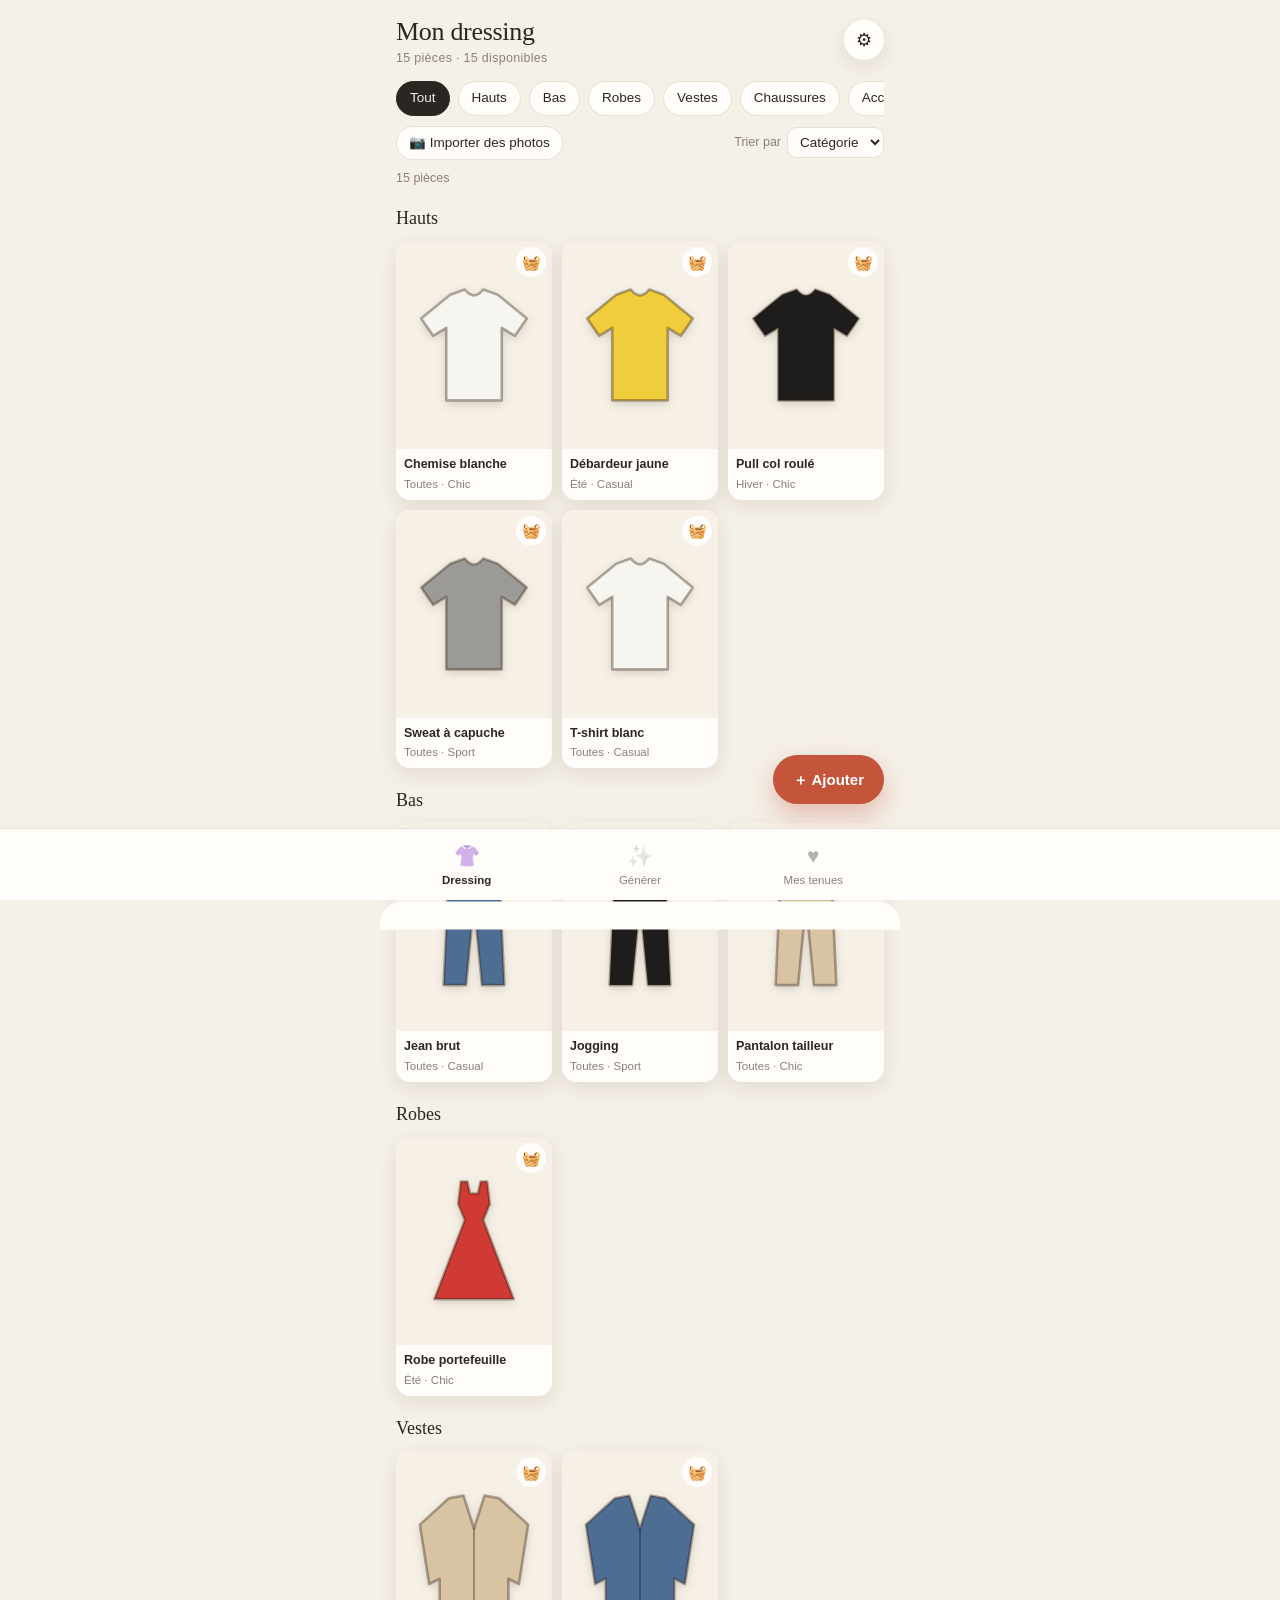
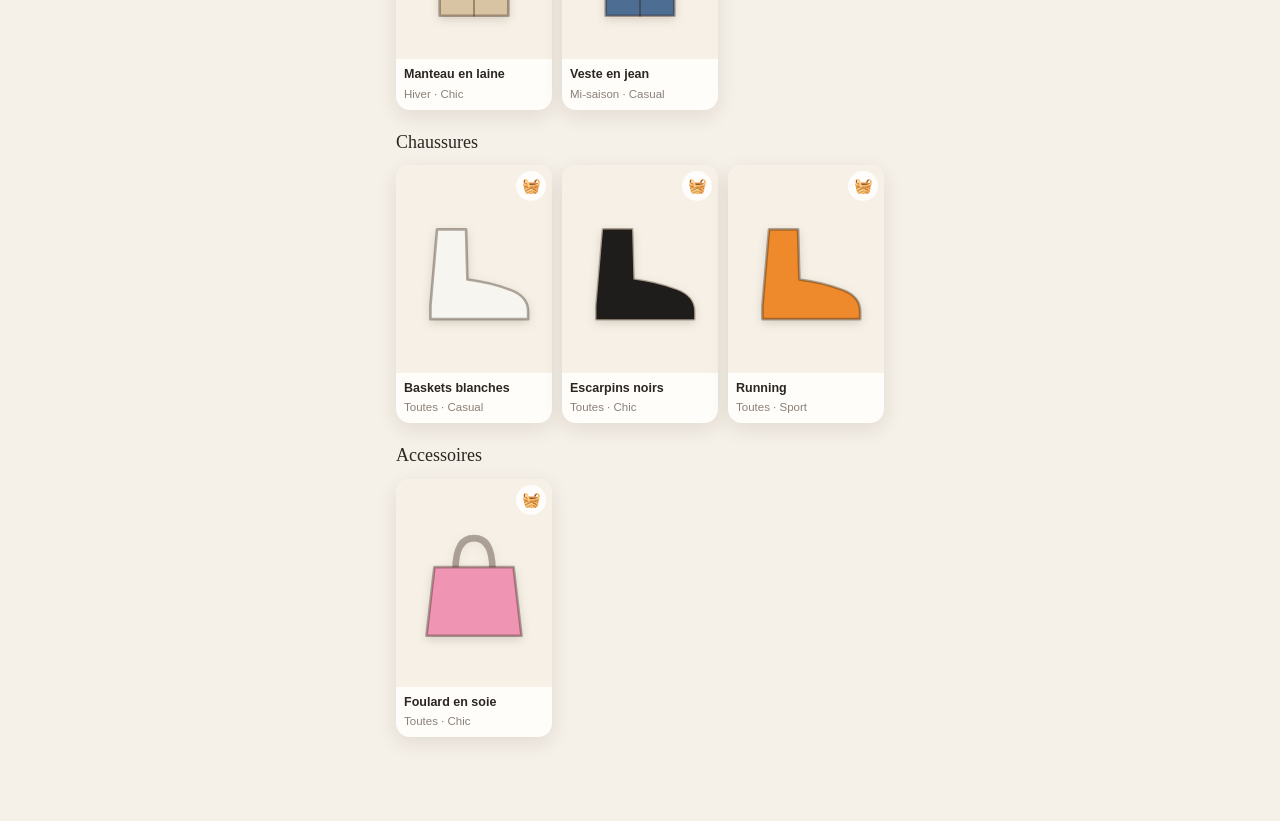
==== commit 097fba0e: "Plaquettes façon lookbook, vraies photos et import de plusieurs photos - Plaquette : numéro, nom du " ====
--- a/index.html
+++ b/index.html
@@ -18,6 +18,31 @@
     --nope: #c43b3b;
     --radius: 18px;
     --shadow: 0 6px 20px rgba(60, 40, 20, .10);
+    --board-a: #faf6ef;
+    --board-b: #f6f0e6;
+    --dash: #d8ccbb;
+    --danger-line: #efcaca;
+    /* papier des plaquettes : identique dans les deux thèmes (les photos sur fond blanc s'y fondent) */
+    --paper: #f6f0e6;
+    --paper-ink: #2e2219;
+    --paper-muted: #7d6e60;
+    --paper-line: #e2d6c4;
+  }
+  @media (prefers-color-scheme: dark) {
+    :root:not([data-theme="light"]) {
+      --bg: #1c1916; --surface: #27231f; --ink: #f1ebe3; --muted: #a59a8f; --line: #3a342e;
+      --accent: #d9694e; --like: #4cb57c; --nope: #e06363;
+      --shadow: 0 6px 20px rgba(0, 0, 0, .35);
+      --board-a: #221f1b; --board-b: #1f1c18; --dash: #4a4239; --danger-line: #5a2f2f;
+      color-scheme: dark;
+    }
+  }
+  :root[data-theme="dark"] {
+    --bg: #1c1916; --surface: #27231f; --ink: #f1ebe3; --muted: #a59a8f; --line: #3a342e;
+    --accent: #d9694e; --like: #4cb57c; --nope: #e06363;
+    --shadow: 0 6px 20px rgba(0, 0, 0, .35);
+    --board-a: #221f1b; --board-b: #1f1c18; --dash: #4a4239; --danger-line: #5a2f2f;
+    color-scheme: dark;
   }
   * { box-sizing: border-box; -webkit-tap-highlight-color: transparent; }
   html, body { margin: 0; height: 100%; }
@@ -30,15 +55,15 @@
   .app { max-width: 520px; margin: 0 auto; min-height: 100%; padding-bottom: 84px; }
 
   header.top {
-    position: sticky; top: 0; z-index: 5; background: var(--bg);
+    position: sticky; top: env(safe-area-inset-top, 0px); z-index: 5; background: var(--bg);
     display: flex; align-items: center; justify-content: space-between;
-    padding: calc(14px + env(safe-area-inset-top)) 16px 10px;
+    padding: 14px max(16px, env(safe-area-inset-left, 0px)) 10px max(16px, env(safe-area-inset-right, 0px));
   }
   h1 { font-family: Georgia, "Times New Roman", serif; font-weight: 400; font-size: 26px; margin: 0; letter-spacing: -.3px; }
   h1 small { display: block; font-size: 12.5px; line-height: 1.3; font-family: -apple-system, BlinkMacSystemFont, "Segoe UI", Roboto, sans-serif; color: var(--muted); letter-spacing: .3px; }
   .icon-btn { width: 40px; height: 40px; border-radius: 50%; display: grid; place-items: center; background: var(--surface); box-shadow: var(--shadow); font-size: 18px; }
 
-  section.view { display: none; padding: 0 16px; }
+  section.view { display: none; padding-block: 0; padding-left: max(16px, env(safe-area-inset-left, 0px)); padding-right: max(16px, env(safe-area-inset-right, 0px)); }
   section.view.active { display: block; }
 
   /* chips */
@@ -57,8 +82,11 @@
   /* wardrobe grid */
   .grid { display: grid; grid-template-columns: repeat(3, 1fr); gap: 10px; }
   .item { position: relative; background: var(--surface); border-radius: 14px; overflow: hidden; box-shadow: var(--shadow); text-align: left; padding: 0; }
-  .item .swatch { aspect-ratio: 3/4; display: flex; align-items: flex-end; padding: 8px; font-size: 12.5px; font-weight: 600; background-size: cover; background-position: center; }
-  .item .meta { padding: 6px 8px 8px; font-size: 11.5px; color: var(--muted); }
+  .item .swatch { aspect-ratio: 3/4; max-width: 100%; display: flex; align-items: center; justify-content: center; padding: 12px; background: var(--paper); }
+  .item .swatch img, .item .swatch svg { max-width: 100%; max-height: 100%; object-fit: contain; filter: drop-shadow(0 3px 5px rgba(60,40,20,.18)); }
+  .item .swatch img { mix-blend-mode: multiply; }
+  .item .iname { padding: 7px 8px 0; font-size: 12.5px; font-weight: 600; overflow: hidden; text-overflow: ellipsis; white-space: nowrap; }
+  .item .meta { padding: 2px 8px 8px; font-size: 11.5px; color: var(--muted); }
   .item.washing .swatch { filter: grayscale(.9) opacity(.45); }
   .item .wash {
     position: absolute; top: 6px; right: 6px; width: 30px; height: 30px; border-radius: 50%;
@@ -98,30 +126,35 @@
   }
   .card.behind { transform: scale(.95) translateY(14px); opacity: .7; pointer-events: none; }
   .card.behind2 { transform: scale(.9) translateY(28px); opacity: .4; pointer-events: none; }
-  .card .head { display: flex; justify-content: space-between; align-items: baseline; margin-bottom: 10px; }
-  .card .head b { font-family: Georgia, serif; font-weight: 400; font-size: 18px; }
-  .card .head small { color: var(--muted); font-size: 12px; }
-  .stamp { position: absolute; top: 28px; padding: 6px 14px; border: 3px solid; border-radius: 10px; font-weight: 800; font-size: 22px; letter-spacing: 1px; opacity: 0; z-index: 3; pointer-events: none; }
+  .card { background: var(--paper); color: var(--paper-ink); }
+  .stamp { position: absolute; top: 28px; padding: 6px 14px; border: 3px solid; border-radius: 10px; font-weight: 800; font-size: 22px; letter-spacing: 1px; opacity: 0; z-index: 3; pointer-events: none; background: var(--paper); }
   .stamp.like { left: 22px; color: var(--like); transform: rotate(-12deg); }
   .stamp.nope { right: 22px; color: var(--nope); transform: rotate(12deg); }
 
-  .board {
-    flex: 1; display: grid; gap: 10px; min-height: 0;
-    grid-template-columns: 1.35fr 1fr; grid-template-rows: repeat(6, 1fr);
-    background: repeating-linear-gradient(45deg, #faf6ef, #faf6ef 10px, #f6f0e6 10px, #f6f0e6 20px);
-    border-radius: 12px; padding: 10px;
-  }
-  .piece { position: relative; border-radius: 10px; overflow: hidden; box-shadow: 0 4px 12px rgba(0,0,0,.12); background-size: cover; background-position: center; display: flex; align-items: flex-end; min-height: 0; }
-  .piece .name { margin: 6px; background: rgba(255,255,255,.88); color: #2b2622; border-radius: 99px; padding: 3px 9px; font-size: 12px; font-weight: 600; max-width: calc(100% - 12px); overflow: hidden; text-overflow: ellipsis; white-space: nowrap; }
-  .piece .acts { position: absolute; top: 5px; right: 5px; display: flex; gap: 4px; }
-  .piece .acts button { width: 30px; height: 30px; border-radius: 50%; background: rgba(255,255,255,.9); color: #2b2622; font-size: 15px; display: grid; place-items: center; box-shadow: 0 2px 6px rgba(0,0,0,.15); }
-  .piece.empty { background: transparent; box-shadow: none; border: 2px dashed #d8ccbb; align-items: center; justify-content: center; color: var(--muted); font-size: 12.5px; }
-  .p-top { grid-column: 1; grid-row: 1 / 4; transform: rotate(-1.5deg); }
-  .p-bottom { grid-column: 1; grid-row: 4 / 7; transform: rotate(1deg); }
-  .p-dress { grid-column: 1; grid-row: 1 / 7; transform: rotate(-1deg); }
-  .p-outer { grid-column: 2; grid-row: 1 / 3; transform: rotate(2deg); }
-  .p-acc { grid-column: 2; grid-row: 3 / 5; transform: rotate(-2deg); }
-  .p-shoes { grid-column: 2; grid-row: 5 / 7; transform: rotate(1.5deg); }
+  /* plaquette façon lookbook : papier crème, pièces détourées, palette en bas */
+  .plaq { flex: 1; display: flex; flex-direction: column; min-height: 0; gap: 8px; color: var(--paper-ink); }
+  .plaq-head { display: grid; grid-template-columns: auto 1fr auto; align-items: center; gap: 10px; }
+  .plaq-num { width: 34px; height: 34px; border-radius: 50%; background: var(--paper-ink); color: var(--paper); display: grid; place-items: center; font-family: Georgia, serif; font-size: 18px; }
+  .plaq-title { font-family: Georgia, "Times New Roman", serif; font-size: 17px; text-transform: uppercase; letter-spacing: .4px; line-height: 1.1; }
+  .plaq-title small { display: block; font: italic 12.5px/1.3 Georgia, serif; text-transform: none; letter-spacing: 0; color: var(--paper-muted); margin-top: 2px; }
+  .plaq-count { font-size: 11.5px; color: var(--paper-muted); white-space: nowrap; }
+  .board { flex: 1; display: grid; gap: 8px 12px; min-height: 0; grid-template-columns: 1.25fr 1fr; grid-template-rows: repeat(6, 1fr); border-top: 1px solid var(--paper-line); padding-top: 10px; }
+  .piece { position: relative; display: flex; flex-direction: column; align-items: center; min-height: 0; min-width: 0; }
+  .piece .vis { flex: 1; min-height: 0; width: 100%; display: flex; align-items: center; justify-content: center; }
+  .piece img, .piece svg { max-width: 100%; max-height: 100%; width: auto; height: 100%; object-fit: contain; filter: drop-shadow(0 4px 6px rgba(60,40,20,.18)); }
+  .piece img { mix-blend-mode: multiply; }
+  .piece .name { font-size: 11px; color: var(--paper-muted); max-width: 100%; overflow: hidden; text-overflow: ellipsis; white-space: nowrap; padding-top: 2px; }
+  .piece .acts { position: absolute; top: 0; right: 0; display: flex; gap: 4px; z-index: 2; }
+  .piece .acts button { width: 30px; height: 30px; border-radius: 50%; background: var(--paper); color: var(--paper-ink); font-size: 15px; display: grid; place-items: center; box-shadow: 0 2px 6px rgba(0,0,0,.18); }
+  .piece.empty { border: 2px dashed var(--paper-line); border-radius: 12px; justify-content: center; color: var(--paper-muted); font-size: 12.5px; }
+  .p-top { grid-column: 1; grid-row: 1 / 4; }
+  .p-bottom { grid-column: 1; grid-row: 4 / 7; }
+  .p-dress { grid-column: 1; grid-row: 1 / 7; }
+  .p-outer { grid-column: 2; grid-row: 1 / 3; }
+  .p-acc { grid-column: 2; grid-row: 3 / 5; }
+  .p-shoes { grid-column: 2; grid-row: 5 / 7; }
+  .palette { display: flex; justify-content: center; gap: 10px; padding-top: 4px; }
+  .palette i { width: 26px; height: 26px; border-radius: 50%; border: 1px solid rgba(0,0,0,.12); box-shadow: inset 0 -3px 6px rgba(0,0,0,.12); }
 
   .swipe-btns { display: flex; justify-content: center; gap: 28px; margin-bottom: 8px; }
   .swipe-btns button { width: 58px; height: 58px; border-radius: 50%; background: var(--surface); box-shadow: var(--shadow); font-size: 28px; }
@@ -132,9 +165,14 @@
   /* saved */
   .saved-grid { display: grid; grid-template-columns: 1fr 1fr; gap: 12px; }
   .mini { background: var(--surface); border-radius: 14px; box-shadow: var(--shadow); padding: 8px; position: relative; }
-  .mini .board { height: 220px; padding: 6px; gap: 6px; }
-  .mini .piece .name { font-size: 10px; padding: 2px 6px; margin: 4px; }
-  .mini .foot { display: flex; justify-content: space-between; align-items: center; padding: 6px 2px 0; font-size: 12px; color: var(--muted); }
+  .mini { background: var(--paper); color: var(--paper-ink); }
+  .mini .plaq { height: 300px; gap: 6px; }
+  .mini .plaq-num { width: 24px; height: 24px; font-size: 13px; }
+  .mini .plaq-title { font-size: 12px; }
+  .mini .plaq-title small, .mini .piece .name, .mini .plaq-count { display: none; }
+  .mini .palette i { width: 16px; height: 16px; }
+  .mini .board { gap: 4px 6px; padding-top: 6px; }
+  .mini .foot { display: flex; justify-content: space-between; align-items: center; padding: 6px 2px 0; font-size: 12px; color: var(--paper-muted); }
   .mini .foot button { color: var(--nope); font-size: 12px; }
   .warn { color: var(--accent); font-weight: 600; }
   .empty-msg { text-align: center; color: var(--muted); padding: 40px 20px; }
@@ -150,7 +188,10 @@
   .sheet.open { transform: none; }
   .grab { width: 40px; height: 5px; border-radius: 3px; background: var(--line); margin: 0 auto 10px; }
   .sheet h2 { font-family: Georgia, serif; font-weight: 400; margin: 0 0 10px; font-size: 22px; }
-  .photo-pick { width: 100%; aspect-ratio: 16/10; border-radius: 14px; border: 2px dashed var(--line); display: grid; place-items: center; color: var(--muted); background-size: cover; background-position: center; margin-bottom: 8px; font-weight: 600; }
+  .photo-pick { width: 100%; max-width: 100%; aspect-ratio: 16/10; border-radius: 14px; border: 2px dashed var(--line); display: grid; place-items: center; color: var(--muted); margin-bottom: 8px; font-weight: 600; cursor: pointer; position: relative; overflow: hidden; }
+  .photo-pick.has { background: var(--paper); border-style: solid; }
+  .photo-pick img { max-width: 100%; max-height: 100%; object-fit: contain; mix-blend-mode: multiply; }
+  .photo-pick span { position: absolute; bottom: 8px; background: var(--paper-ink); color: var(--paper); font-size: 12px; padding: 4px 10px; border-radius: 99px; }
   input.text { width: 100%; border: 1px solid var(--line); border-radius: 12px; padding: 12px; font: inherit; background: var(--bg); color: var(--ink); }
   .swatches { display: flex; flex-wrap: wrap; gap: 8px; padding: 4px 0 6px; }
   .sw { width: 36px; height: 36px; border-radius: 50%; border: 2px solid rgba(0,0,0,.08); position: relative; }
@@ -159,13 +200,15 @@
   .sheet .actions { display: flex; gap: 10px; margin-top: 16px; }
   .sheet .actions button { flex: 1; padding: 13px; border-radius: 12px; font-weight: 600; }
   .btn-ghost { border: 1px solid var(--line) !important; }
-  .btn-danger { color: var(--nope); border: 1px solid #efcaca !important; }
+  .btn-danger { color: var(--nope); border: 1px solid var(--danger-line) !important; }
   .btn-main { background: var(--ink); color: var(--bg); }
   .tests li { margin: 6px 0; }
   .tests .ok { color: var(--like); }
   .tests .ko { color: var(--nope); }
   .tests small { color: var(--muted); display: block; }
 
+  .vh { position: fixed; left: -9999px; width: 1px; height: 1px; opacity: 0; }
+  .import-btn { display: inline-flex; align-items: center; gap: 6px; padding: 7px 12px; border-radius: 999px; background: var(--surface); border: 1px solid var(--line); font-size: 13.5px; cursor: pointer; }
   .toast {
     position: fixed; left: 50%; bottom: 100px; transform: translate(-50%, 20px); opacity: 0; z-index: 30;
     background: var(--ink); color: var(--bg); padding: 10px 16px; border-radius: 12px; font-size: 14px;
@@ -184,7 +227,7 @@
   <section class="view active" id="view-dressing">
     <div class="chips" id="cat-chips"></div>
     <div class="row between" style="margin-bottom:10px">
-      <span class="sw-name" id="count-line"></span>
+      <label for="files-bulk" class="import-btn">📷 Importer des photos</label>
       <label class="row" style="gap:6px"><span class="sw-name">Trier par</span>
         <select class="sort" id="sort">
           <option value="cat">Catégorie</option>
@@ -192,6 +235,7 @@
         </select>
       </label>
     </div>
+    <p class="sw-name" id="count-line" style="margin:0 0 8px"></p>
     <div class="grid" id="grid"></div>
     <button class="fab" data-action="add">＋ Ajouter</button>
   </section>
@@ -224,7 +268,8 @@
 <div class="scrim" id="scrim" data-action="close-sheet"></div>
 <div class="sheet" id="sheet"></div>
 <div class="toast" id="toast"></div>
-<input type="file" id="file" accept="image/*" hidden>
+<input type="file" id="file" accept="image/*" class="vh">
+<input type="file" id="files-bulk" accept="image/*" multiple class="vh">
 
 <script>
 /* ============================================================
@@ -252,7 +297,9 @@
   { id: 'vert',   label: 'Vert',   hex: '#4f9a5c' },
   { id: 'bleu',   label: 'Bleu',   hex: '#3b7ed6' },
   { id: 'violet', label: 'Violet', hex: '#8a5cc7' },
-  { id: 'marron', label: 'Marron', hex: '#86583a' },
+  { id: 'marron', label: 'Marron', hex: '#6e4a33' },
+  { id: 'kaki',   label: 'Kaki',   hex: '#5e6440' },
+  { id: 'bordeaux', label: 'Bordeaux', hex: '#6e2232' },
 ];
 const SEASONS = [
   { id: 'ete', label: 'Été' }, { id: 'mi', label: 'Mi-saison' },
@@ -427,14 +474,19 @@
    ============================================================ */
 const $ = s => document.querySelector(s);
 const esc = s => String(s).replace(/[&<>"']/g, c => ({ '&': '&amp;', '<': '&lt;', '>': '&gt;', '"': '&quot;', "'": '&#39;' }[c]));
-function inkFor(hex) {
-  const n = parseInt(hex.slice(1), 16), r = n >> 16, g = (n >> 8) & 255, b = n & 255;
-  return (0.299 * r + 0.587 * g + 0.114 * b) > 150 ? '#2b2622' : '#fff';
-}
-function bgStyle(item) {
-  if (item.photo) return `background-image:url('${item.photo}');color:#fff;text-shadow:0 1px 3px rgba(0,0,0,.6)`;
+// Silhouettes dessinées pour les pièces sans photo (données de démo).
+const SHAPES = {
+  haut: '<path d="M32 12 L43 8 Q50 17 57 8 L68 12 L90 30 L81 43 L71 37 L71 92 L29 92 L29 37 L19 43 L10 30 Z"/>',
+  bas: '<path d="M31 6 L69 6 L73 94 L56 94 L50 32 L44 94 L27 94 Z"/>',
+  robe: '<path d="M40 5 L45 5 L47 14 L53 14 L55 5 L60 5 L62 22 L57 34 L80 94 L20 94 L43 34 L38 22 Z"/>',
+  veste: '<path d="M31 7 L42 5 L50 30 L58 5 L69 7 L91 27 L84 72 L76 68 L76 96 L24 96 L24 68 L16 72 L9 27 Z"/><path d="M50 30 L50 96" fill="none" stroke-width="1.5"/>',
+  chaussures: '<path d="M22 20 L44 20 L45 58 Q62 60 78 66 Q91 71 91 82 L91 88 L17 88 L17 78 Z"/>',
+  accessoire: '<path d="M36 40 Q36 16 50 16 Q64 16 64 40" fill="none" stroke-width="5"/><path d="M20 38 L80 38 L86 90 L14 90 Z"/>',
+};
+function visual(item) {
+  if (item.photo) return `<img src="${item.photo}" alt="${esc(item.name)}">`;
   const c = colorOf(item.color);
-  return `background:${c.hex};color:${inkFor(c.hex)}`;
+  return `<svg viewBox="0 0 100 100" role="img" aria-label="${esc(item.name)}" fill="${c.hex}" stroke="rgba(40,25,10,.35)" stroke-width="2" stroke-linejoin="round" stroke-linecap="round">${SHAPES[item.cat] || SHAPES.haut}</svg>`;
 }
 
 let tab = 'dressing';
@@ -472,7 +524,8 @@
       last = g;
     }
     html += `<div class="item ${it.laundry ? 'washing' : ''}" data-action="edit" data-id="${it.id}" role="button" tabindex="0">
-      <div class="swatch" style="${bgStyle(it)}">${esc(it.name)}</div>
+      <div class="swatch">${visual(it)}</div>
+      <div class="iname">${esc(it.name)}</div>
       ${it.laundry ? '<span class="badge-wash">Au lavage</span>' : ''}
       <div class="meta">${labelOf(SEASONS, it.season)} · ${labelOf(STYLES, it.style)}</div>
       <button class="wash" data-action="toggle-wash" data-id="${it.id}" aria-label="Au lavage">🧺</button>
@@ -497,10 +550,35 @@
       <button data-action="replace" data-slot="${slot}" aria-label="Remplacer">↻</button>
       ${optional ? `<button data-action="remove-slot" data-slot="${slot}" aria-label="Retirer">✕</button>` : ''}
     </div>` : '';
-  return `<div class="${cls}" style="${bgStyle(it)}">${acts}<span class="name">${esc(it.name)}</span></div>`;
-}
-const boardHTML = (o, m, interactive) =>
-  `<div class="board">${['top', 'bottom', 'dress', 'outer', 'acc', 'shoes'].map(s => pieceHTML(o, s, m, interactive)).join('')}</div>`;
+  return `<div class="${cls}">${acts}<div class="vis">${visual(it)}</div><span class="name">${esc(it.name)}</span></div>`;
+}
+// Nom et accroche de la plaquette, choisis selon le style dominant (stables pour une même tenue).
+const LOOKS = {
+  chic: [['Le Classique', 'Intemporel et élégant.'], ["L'Intemporel", 'Chic en toutes occasions.'], ["L'Élégant décontracté", 'Chic sans effort.'], ['Le City Heritage', 'Esprit maison de campagne.']],
+  casual: [['Le Smart Casual', 'Sobre et moderne.'], ['Le Moderne', 'Simple et raffiné.'], ['Le Week-end', 'Confort au quotidien.'], ['Le Décontracté', 'Facile à porter.']],
+  sport: [["L'Athlétique", 'Prêt à bouger.'], ['Le Sport chic', 'Sportif, mais soigné.'], ["L'Actif", 'Léger et pratique.']],
+};
+function lookName(o, m) {
+  const ps = Engine.ids(o).map(id => m[id]).filter(Boolean);
+  const count = {};
+  ps.forEach(p => count[p.style] = (count[p.style] || 0) + 1);
+  const style = Object.keys(count).sort((a, b) => count[b] - count[a])[0] || 'casual';
+  const list = LOOKS[style] || LOOKS.casual;
+  let h = 0;
+  for (const ch of Engine.baseKey(o)) h = (h * 31 + ch.charCodeAt(0)) >>> 0;
+  return list[h % list.length];
+}
+function boardHTML(o, m, interactive, num, count) {
+  const [title, tagline] = lookName(o, m);
+  const colors = [...new Set(Engine.ids(o).map(id => m[id]).filter(Boolean).map(p => p.color))];
+  return `<div class="plaq">
+    <div class="plaq-head"><span class="plaq-num">${num}</span>
+      <div class="plaq-title">${esc(title)}<small>${esc(tagline)}</small></div>
+      ${count ? `<span class="plaq-count">${count}</span>` : '<span></span>'}</div>
+    <div class="board">${['top', 'bottom', 'dress', 'outer', 'acc', 'shoes'].map(s => pieceHTML(o, s, m, interactive)).join('')}</div>
+    <div class="palette">${colors.map(c => `<i style="background:${colorOf(c).hex}" title="${colorOf(c).label}"></i>`).join('')}</div>
+  </div>`;
+}
 
 function renderGenerate() {
   $('#season-chips').innerHTML = [{ id: '', label: 'Toutes saisons' }, ...SEASONS.filter(s => s.id !== 'toutes')].map(s =>
@@ -521,8 +599,7 @@
     const cls = depth === 0 ? '' : depth === 1 ? 'behind' : 'behind2';
     return `<div class="card ${cls}" ${depth === 0 ? 'id="top-card"' : ''}>
       ${depth === 0 ? '<div class="stamp like">GARDER</div><div class="stamp nope">NON</div>' : ''}
-      <div class="head"><b>Tenue ${state.deckTotal - deck.length + 1}</b><small>${deck.length} à trier</small></div>
-      ${boardHTML(o, m, depth === 0)}
+      ${boardHTML(o, m, depth === 0, state.deckTotal - deck.length + 1 + depth, `${deck.length} à trier`)}
     </div>`;
   }).join('');
   bindSwipe($('#top-card'));
@@ -531,9 +608,9 @@
 function renderSaved() {
   const m = byId();
   if (!state.saved.length) { $('#saved').innerHTML = `<p class="empty-msg" style="grid-column:1/-1">Aucune tenue sauvegardée.<br>Allez dans <b>Générer</b> et appuyez sur ♥.</p>`; return; }
-  $('#saved').innerHTML = [...state.saved].reverse().map(s => {
+  $('#saved').innerHTML = [...state.saved].reverse().map((s, i) => {
     const wash = Engine.ids(s.outfit).some(id => m[id] && m[id].laundry);
-    return `<div class="mini">${boardHTML(s.outfit, m, false)}
+    return `<div class="mini">${boardHTML(s.outfit, m, false, state.saved.length - i)}
       <div class="foot"><span>${wash ? '<span class="warn">🧺 pièce au lavage</span>' : new Date(s.date).toLocaleDateString('fr-FR')}</span>
       <button data-action="unsave" data-id="${s.id}">Retirer</button></div></div>`;
   }).join('');
@@ -618,10 +695,19 @@
   $('#sheet').innerHTML = '<div class="grab"></div>' + html;
   $('#sheet').classList.add('open'); $('#scrim').classList.add('open');
 }
-function closeSheet() { $('#sheet').classList.remove('open'); $('#scrim').classList.remove('open'); draft = null; }
-
+function closeSheet() { $('#sheet').classList.remove('open'); $('#scrim').classList.remove('open'); draft = null; queue = []; }
+
+// File d'attente des photos importées en lot : une fiche à compléter par photo.
+let queue = [], queueTotal = 0;
+const blankItem = () => ({ id: null, name: '', cat: 'haut', color: 'noir', season: 'toutes', style: 'casual', laundry: false, photo: null });
 function openEditor(item) {
-  draft = item ? { ...item } : { id: null, name: '', cat: 'haut', color: 'noir', season: 'toutes', style: 'casual', laundry: false, photo: null };
+  draft = item ? { ...item } : blankItem();
+  renderEditor();
+}
+function openQueued() {
+  const next = queue.shift();
+  draft = { ...blankItem(), photo: next.photo, color: next.color };
+  draft.step = queueTotal - queue.length;
   renderEditor();
 }
 function renderEditor() {
@@ -629,9 +715,9 @@
   const chipRow = (list, field) => `<div class="chips" style="flex-wrap:wrap">${list.map(x =>
     `<button class="chip ${d[field] === x.id ? 'on' : ''}" data-action="set" data-field="${field}" data-v="${x.id}">${x.label}</button>`).join('')}</div>`;
   openSheet(`
-    <h2>${d.id ? 'Modifier la pièce' : 'Nouvelle pièce'}</h2>
-    <button class="photo-pick" data-action="pick-photo" style="${d.photo ? `background-image:url('${d.photo}');border-style:solid;color:#fff;text-shadow:0 1px 3px #000` : ''}">
-      ${d.photo ? 'Changer la photo' : '📷 Prendre ou importer une photo'}</button>
+    <h2>${d.id ? 'Modifier la pièce' : d.step ? `Pièce ${d.step} sur ${queueTotal}` : 'Nouvelle pièce'}</h2>
+    <label for="file" class="photo-pick ${d.photo ? 'has' : ''}" data-action="pick-photo">
+      ${d.photo ? `<img src="${d.photo}" alt=""><span>Changer la photo</span>` : '📷 Prendre ou importer une photo'}</label>
     ${d.photo ? '<button class="sw-name" data-action="clear-photo" style="margin-bottom:6px">Retirer la photo</button>' : ''}
     <div class="label">Nom</div>
     <input class="text" id="f-name" placeholder="ex : Chemise en lin" value="${esc(d.name)}" maxlength="40">
@@ -642,8 +728,10 @@
     <div class="label">Style</div>${chipRow(STYLES, 'style')}
     <label class="row" style="margin-top:10px"><input type="checkbox" id="f-wash" ${d.laundry ? 'checked' : ''}> Au lavage (exclue des tenues)</label>
     <div class="actions">
-      ${d.id ? '<button class="btn-danger" data-action="delete">Supprimer</button>' : '<button class="btn-ghost" data-action="close-sheet">Annuler</button>'}
-      <button class="btn-main" data-action="save-item">Enregistrer</button>
+      ${d.id ? '<button class="btn-danger" data-action="delete">Supprimer</button>'
+        : d.step ? '<button class="btn-ghost" data-action="skip-item">Passer</button>'
+        : '<button class="btn-ghost" data-action="close-sheet">Annuler</button>'}
+      <button class="btn-main" data-action="save-item">${d.step && queue.length ? 'Enregistrer et suivante' : 'Enregistrer'}</button>
     </div>`);
 }
 function syncDraftInputs() {
@@ -657,29 +745,62 @@
   const d = draft;
   if (!d.name.trim()) d.name = `${catOf(d.cat).label} ${colorOf(d.color).label.toLowerCase()}`;
   d.name = d.name.trim();
+  delete d.step;
   if (d.id) state.items = state.items.map(i => i.id === d.id ? d : i);
   else { d.id = uid(); state.items.push(d); }
-  pruneDeck(); save(); closeSheet();
+  pruneDeck(); save();
   toast(`« ${d.name} » enregistrée`);
   render();
-}
-
-function resizePhoto(file) {
+  if (queue.length) openQueued(); else closeSheet();
+}
+
+// Réduit la photo (stockage local limité) et propose la couleur la plus proche de la palette.
+function loadImage(file) {
   return new Promise((res, rej) => {
-    const r = new FileReader();
-    r.onload = () => {
-      const img = new Image();
-      img.onload = () => {
-        const max = 480, k = Math.min(1, max / Math.max(img.width, img.height));
-        const cv = document.createElement('canvas');
-        cv.width = Math.round(img.width * k); cv.height = Math.round(img.height * k);
-        cv.getContext('2d').drawImage(img, 0, 0, cv.width, cv.height);
-        res(cv.toDataURL('image/jpeg', 0.78));
-      };
-      img.onerror = rej; img.src = r.result;
+    const img = new Image();
+    const url = URL.createObjectURL(file);
+    img.onload = () => { URL.revokeObjectURL(url); res(img); };
+    img.onerror = () => {
+      URL.revokeObjectURL(url);
+      const r = new FileReader();   // repli pour les navigateurs qui refusent les blob:
+      r.onload = () => { const i2 = new Image(); i2.onload = () => res(i2); i2.onerror = rej; i2.src = r.result; };
+      r.onerror = rej; r.readAsDataURL(file);
     };
-    r.onerror = rej; r.readAsDataURL(file);
+    img.src = url;
   });
+}
+function guessColor(cv) {
+  const w = cv.width, h = cv.height, d = cv.getContext('2d').getImageData(0, 0, w, h).data;
+  const px = (x, y) => { const i = (y * w + x) * 4; return [d[i], d[i + 1], d[i + 2]]; };
+  // fond estimé à partir des coins, puis moyenne des pixels centraux qui s'en distinguent
+  const corners = [px(2, 2), px(w - 3, 2), px(2, h - 3), px(w - 3, h - 3)];
+  const bg = [0, 1, 2].map(k => corners.reduce((a, c) => a + c[k], 0) / 4);
+  let sum = [0, 0, 0], n = 0, all = [0, 0, 0], na = 0;
+  for (let y = Math.floor(h * .2); y < h * .8; y += 2) for (let x = Math.floor(w * .25); x < w * .75; x += 2) {
+    const c = px(x, y);
+    all = all.map((v, k) => v + c[k]); na++;
+    if (Math.hypot(c[0] - bg[0], c[1] - bg[1], c[2] - bg[2]) > 40) { sum = sum.map((v, k) => v + c[k]); n++; }
+  }
+  const avg = (n > na * .1 ? sum.map(v => v / n) : all.map(v => v / na));
+  let best = COLORS[0], bd = Infinity;
+  for (const c of COLORS) {
+    const v = parseInt(c.hex.slice(1), 16), rgb = [v >> 16, (v >> 8) & 255, v & 255];
+    const dist = Math.hypot(rgb[0] - avg[0], rgb[1] - avg[1], rgb[2] - avg[2]);
+    if (dist < bd) { bd = dist; best = c; }
+  }
+  return best.id;
+}
+async function resizePhoto(file) {
+  const img = await loadImage(file);
+  const max = 420, k = Math.min(1, max / Math.max(img.width, img.height));
+  const cv = document.createElement('canvas');
+  cv.width = Math.max(8, Math.round(img.width * k)); cv.height = Math.max(8, Math.round(img.height * k));
+  const ctx = cv.getContext('2d');
+  ctx.fillStyle = '#fff'; ctx.fillRect(0, 0, cv.width, cv.height);
+  ctx.drawImage(img, 0, 0, cv.width, cv.height);
+  let color = 'noir';
+  try { color = guessColor(cv); } catch (e) {}
+  return { photo: cv.toDataURL('image/jpeg', 0.74), color };
 }
 
 /* ---------- réglages & tests automatiques ---------- */
@@ -805,11 +926,13 @@
     case 'unsave': state.saved = state.saved.filter(s => s.id !== el.dataset.id); save(); render(); break;
     case 'close-sheet': closeSheet(); break;
     case 'set': syncDraftInputs(); draft[el.dataset.field] = v; renderEditor(); break;
-    case 'pick-photo': syncDraftInputs(); $('#file').click(); break;
+    case 'pick-photo': syncDraftInputs(); break;   // le <label for="file"> ouvre le sélecteur
+    case 'skip-item': if (queue.length) openQueued(); else closeSheet(); break;
     case 'clear-photo': syncDraftInputs(); draft.photo = null; renderEditor(); break;
     case 'save-item': saveItem(); break;
     case 'delete':
-      if (confirm(`Supprimer « ${draft.name} » ?`)) {
+      if (!el.dataset.armed) { el.dataset.armed = '1'; el.textContent = 'Confirmer la suppression'; break; }
+      {
         state.items = state.items.filter(i => i.id !== draft.id);
         pruneDeck(); save(); closeSheet(); toast('Pièce supprimée'); render();
       }
@@ -818,7 +941,8 @@
     case 'run-tests': openSettings(runTests()); break;
     case 'reset-rejected': state.rejected = []; save(); toast('Tenues refusées réinitialisées'); openSettings(); break;
     case 'reset-demo':
-      if (confirm('Remplacer votre dressing par les 15 pièces de démo ?')) {
+      if (!el.dataset.armed) { el.dataset.armed = '1'; el.textContent = 'Toucher encore pour remplacer tout le dressing'; break; }
+      {
         state.items = demoItems(); state.saved = []; state.rejected = []; state.deck = [];
         save(); closeSheet(); render(); toast('Démo rechargée');
       }
@@ -829,7 +953,25 @@
 $('#file').addEventListener('change', async e => {
   const f = e.target.files[0]; e.target.value = '';
   if (!f || !draft) return;
-  try { draft.photo = await resizePhoto(f); renderEditor(); } catch (err) { toast('Image illisible'); }
+  try {
+    const { photo, color } = await resizePhoto(f);
+    syncDraftInputs();
+    draft.photo = photo;
+    if (!draft.id) draft.color = color;   // couleur proposée, modifiable
+    renderEditor();
+  } catch (err) { toast('Cette image ne peut pas être lue. Essayez une photo JPEG ou PNG.'); }
+});
+$('#files-bulk').addEventListener('change', async e => {
+  const files = [...e.target.files]; e.target.value = '';
+  if (!files.length) return;
+  toast(`Préparation de ${files.length} photo${files.length > 1 ? 's' : ''}…`);
+  queue = [];
+  for (const f of files) {
+    try { queue.push(await resizePhoto(f)); } catch (err) { /* photo illisible ignorée */ }
+  }
+  if (!queue.length) { toast('Aucune de ces images ne peut être lue.'); return; }
+  queueTotal = queue.length;
+  openQueued();
 });
 document.addEventListener('keydown', e => {
   if (tab !== 'generate' || $('#sheet').classList.contains('open') || !state.deck.length) return;
